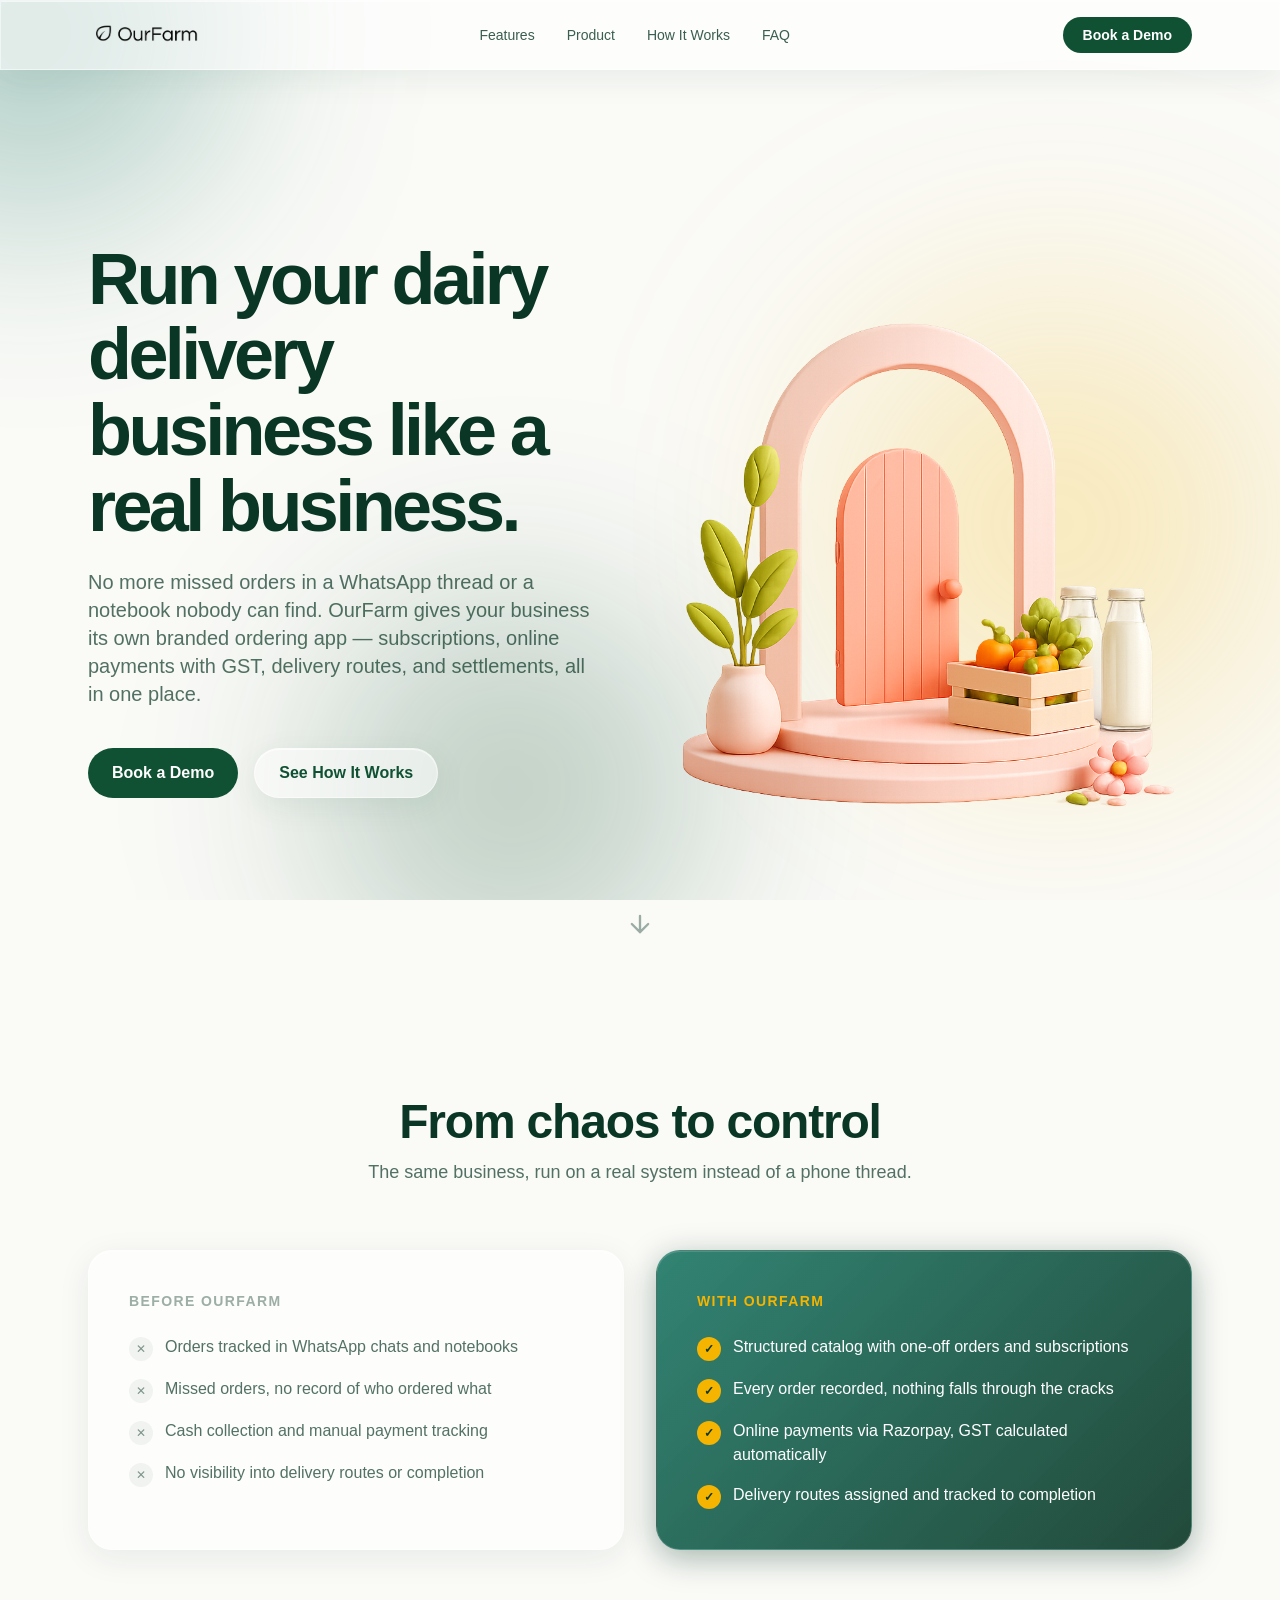
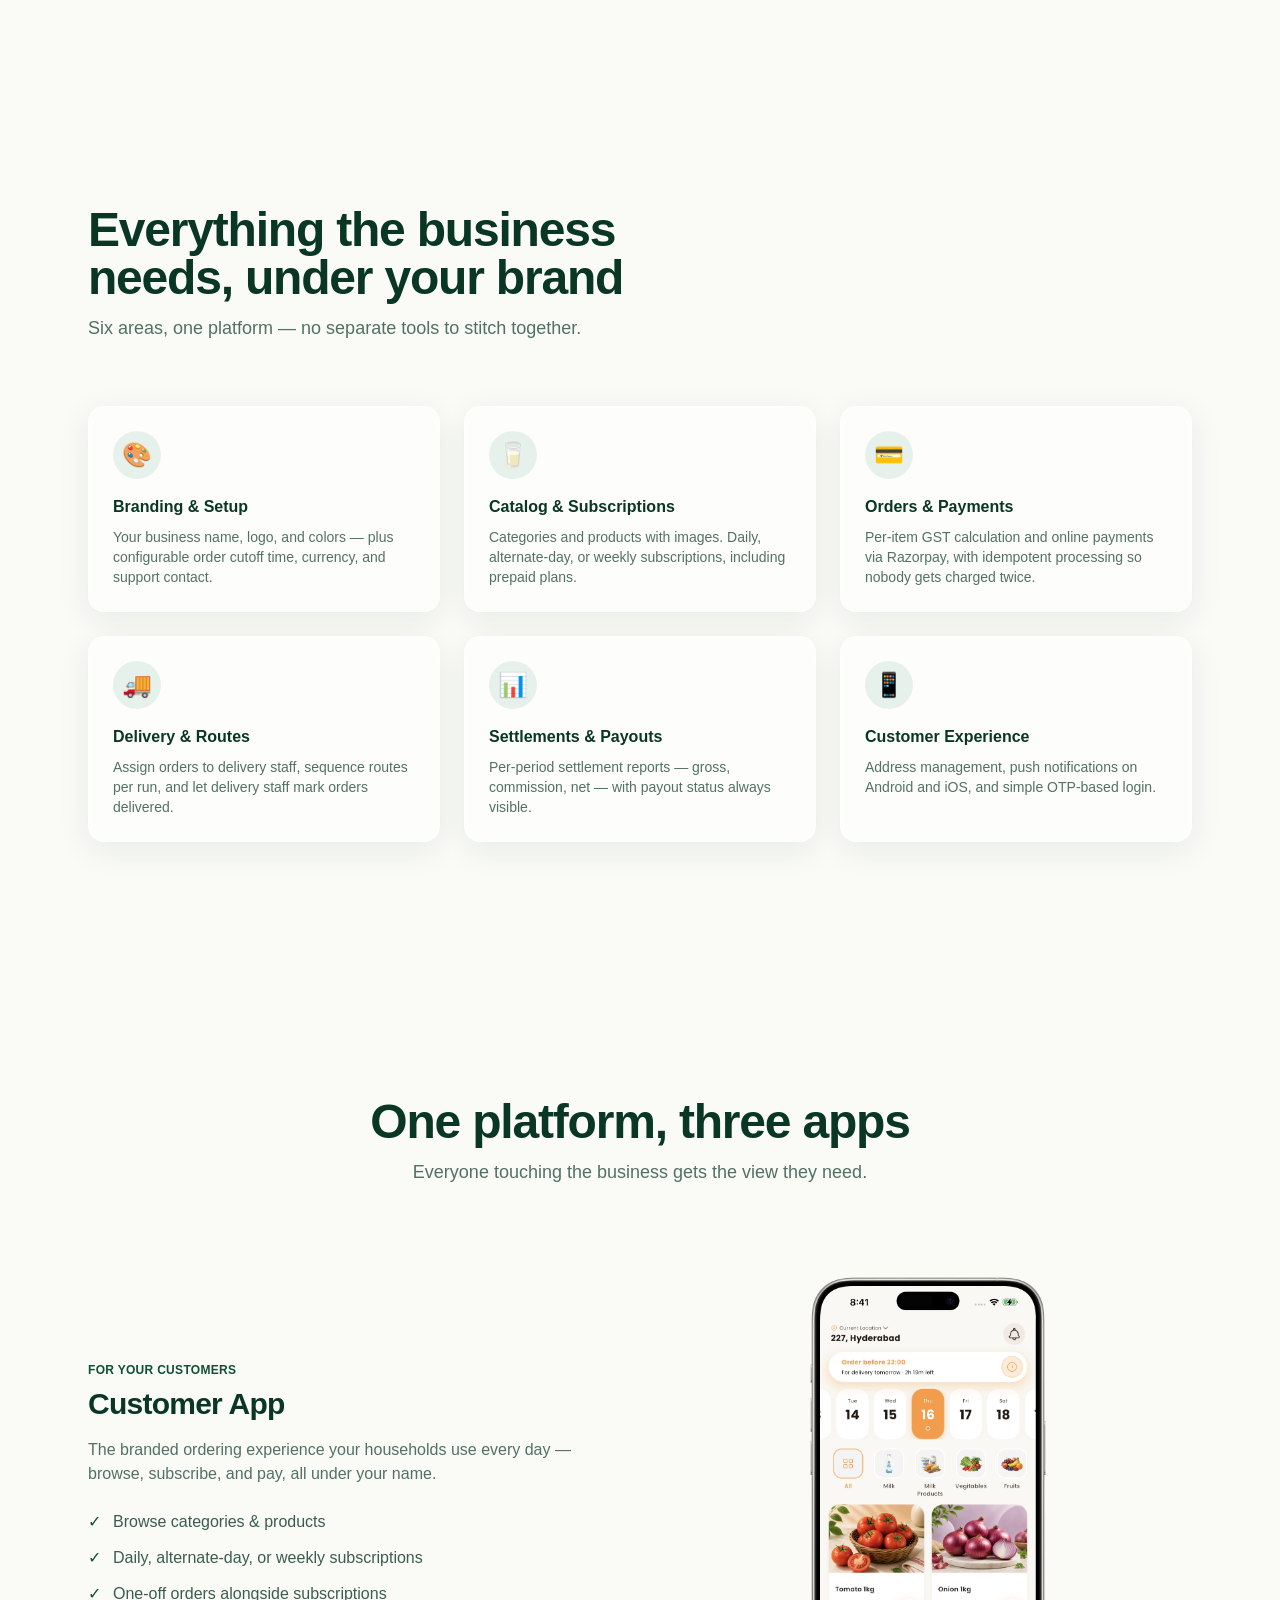
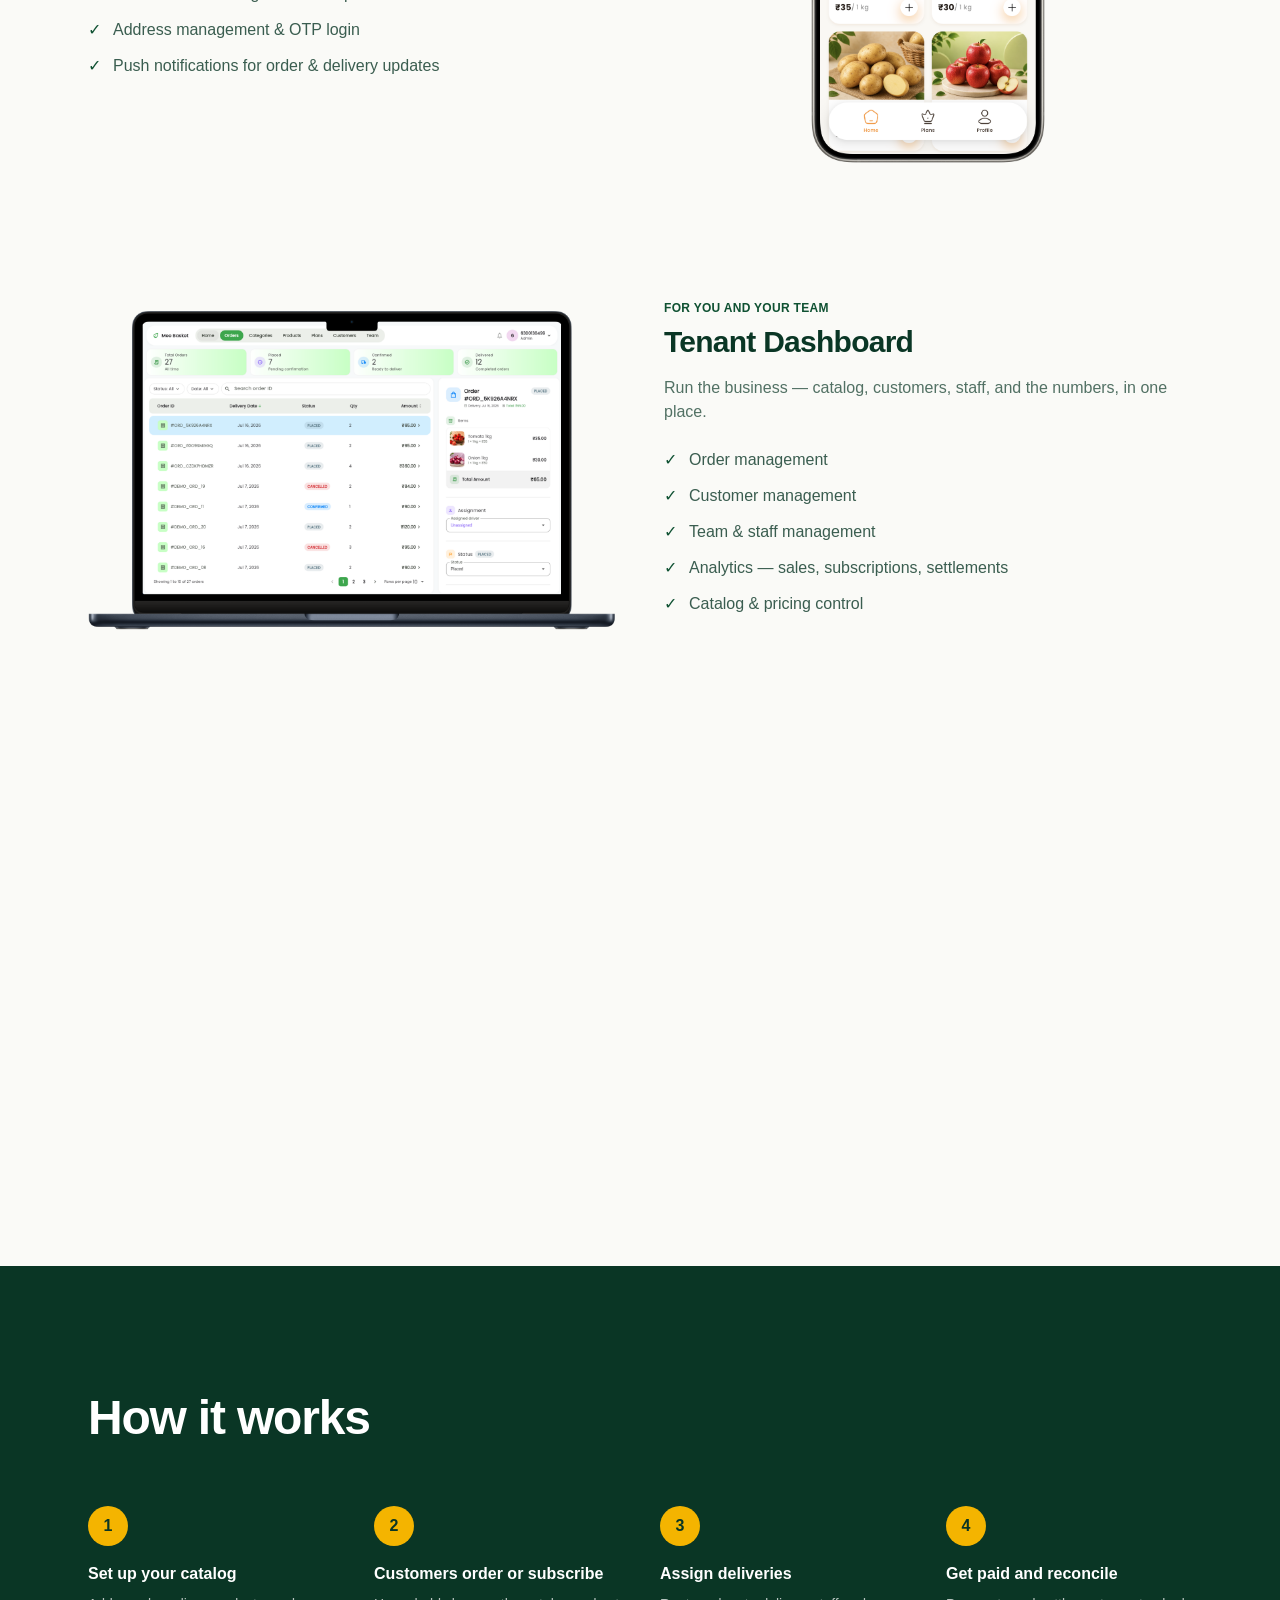
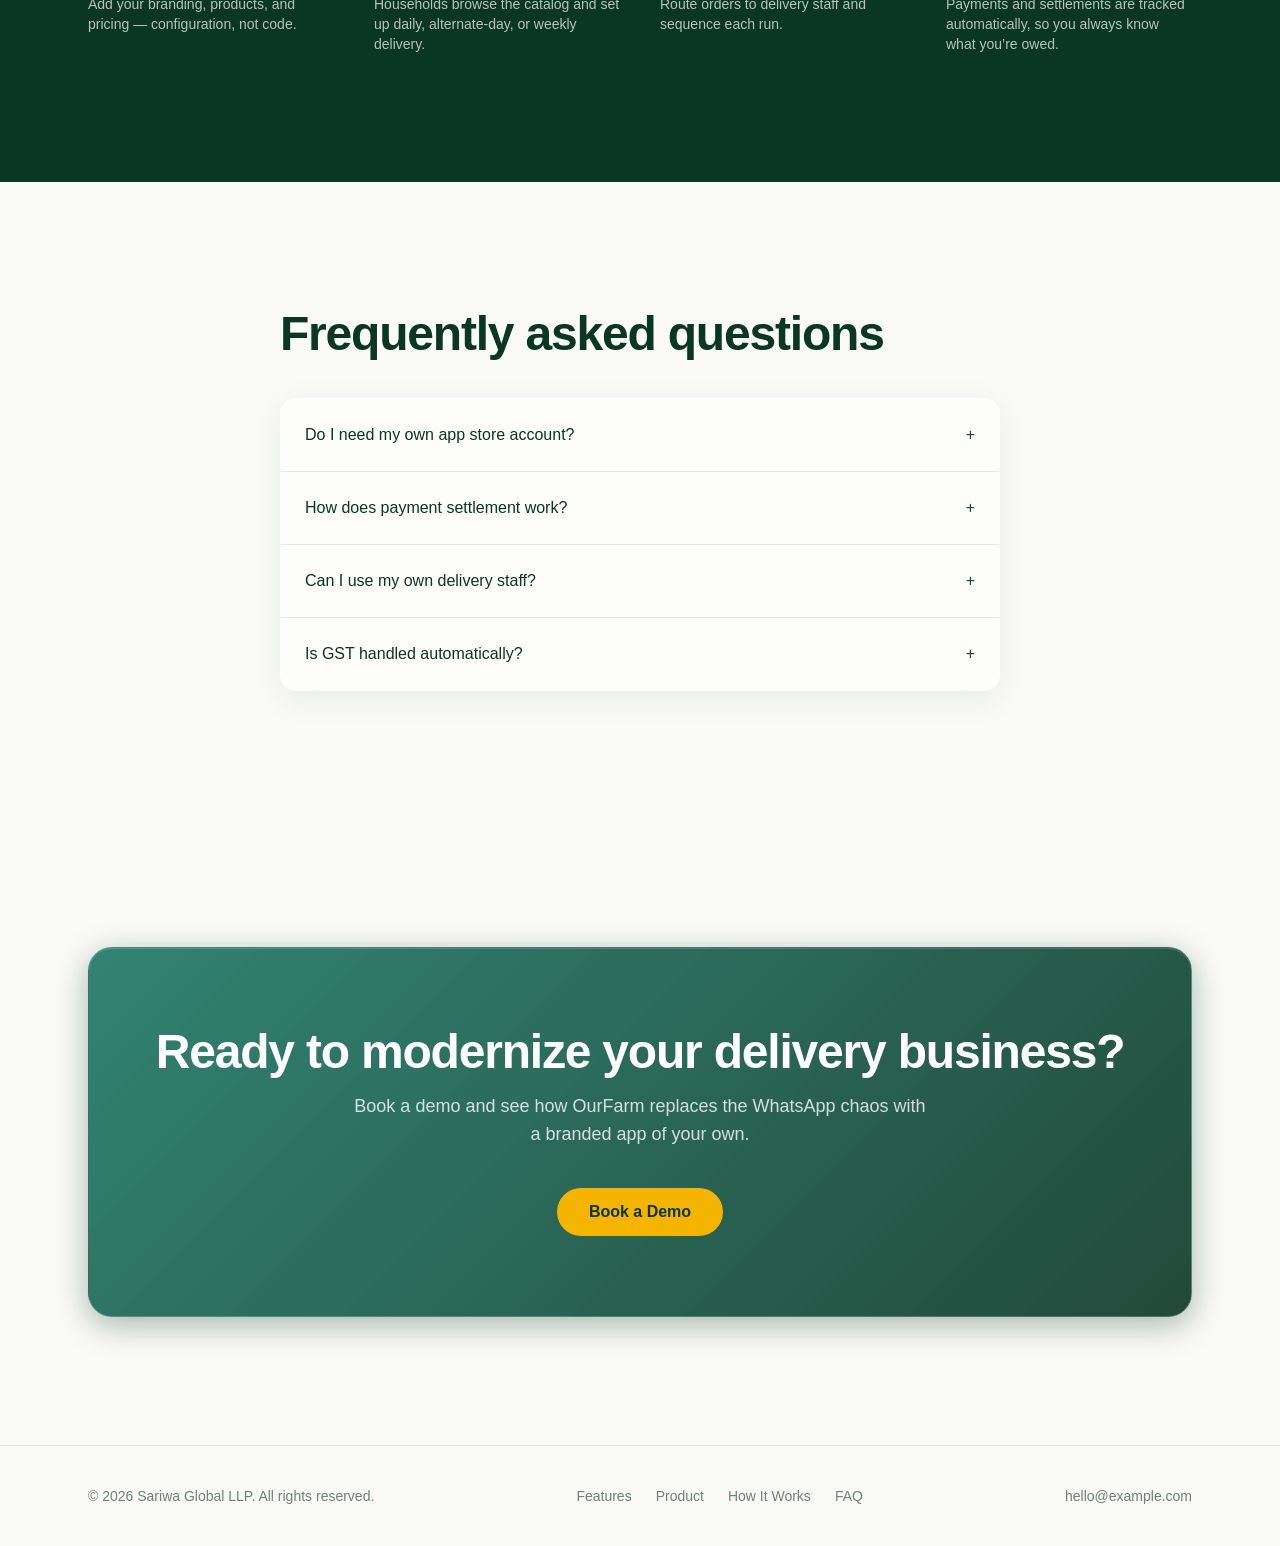
==== index.html @ 80f031d4 "fresh app" ====
<!DOCTYPE html><html lang="en"><head><meta charset="utf-8"><meta name="viewport" content="width=device-width, initial-scale=1"><link rel="icon" type="image/svg+xml" href="/favicon.svg"><meta name="description" content="OurFarm gives dairy and farm-produce delivery businesses their own branded ordering app: catalog, subscriptions, online payments with GST, delivery routes, and settlements — all in one place."><title>OurFarm — The operating system for your dairy delivery business</title><link rel="stylesheet" href="/_astro/index.Dgq-PkAC.css"></head><body class="relative text-brand-900 antialiased"><div aria-hidden="true" class="pointer-events-none fixed inset-0 -z-10 overflow-hidden"><div class="absolute -left-40 -top-40 h-96 w-96 rounded-full bg-brand-600/30 blur-[100px]"></div><div class="absolute right-0 top-1/3 h-[28rem] w-[28rem] rounded-full bg-accent-400/25 blur-[120px]"></div><div class="absolute -bottom-20 left-1/4 h-96 w-96 rounded-full bg-brand-700/25 blur-[100px]"></div></div><header class="glass sticky top-0 z-50"><nav class="mx-auto flex max-w-6xl items-center justify-between px-6 py-4"><a href="#top" class="shrink-0"><img src="/web_logo.png" alt="OurFarm" class="h-8 w-auto"></a><ul class="hidden items-center gap-8 text-sm font-medium text-brand-900/80 md:flex"><li><a href="#features" class="transition-colors hover:text-brand-700">Features</a></li><li><a href="#product-suite" class="transition-colors hover:text-brand-700">Product</a></li><li><a href="#how-it-works" class="transition-colors hover:text-brand-700">How It Works</a></li><li><a href="#faq" class="transition-colors hover:text-brand-700">FAQ</a></li></ul><button type="button" data-open-demo class="rounded-full bg-brand-700 px-5 py-2 text-sm font-semibold text-white transition-all duration-300 hover:scale-105 hover:bg-brand-600 active:scale-95">Book a Demo</button></nav></header><main><section id="top" class="relative mx-auto flex min-h-screen max-w-6xl items-center px-6 py-16"><div class="grid w-full items-center gap-12 md:grid-cols-2"><div><h1 data-reveal class="text-5xl font-extrabold leading-[1.05] tracking-tighter text-brand-900 md:text-7xl">Run your dairy delivery business like a real business.</h1><p data-reveal style="transition-delay: 120ms" class="mt-6 max-w-lg text-lg text-brand-900/70 md:text-xl">No more missed orders in a WhatsApp thread or a notebook nobody can find. OurFarm gives your business its own branded ordering app — subscriptions, online payments with GST, delivery routes, and settlements, all in one place.</p><div data-reveal style="transition-delay: 220ms" class="mt-10 flex flex-wrap gap-4"><button type="button" data-open-demo class="rounded-full bg-brand-700 px-6 py-3 font-semibold text-white transition-all duration-300 hover:scale-105 hover:bg-brand-600 active:scale-95">Book a Demo</button><a href="#how-it-works" class="glass rounded-full px-6 py-3 font-semibold text-brand-700 transition-all duration-300 hover:scale-105 active:scale-95">See How It Works</a></div></div><div data-reveal style="transition-delay: 160ms" class="flex justify-center"><img src="/hero.png" class="w-full max-w-[150rem] transition-transform duration-500 hover:-translate-y-2"></div></div><a href="#problem-solution" aria-label="Scroll down" class="absolute bottom-8 left-1/2 -translate-x-1/2 animate-bounce text-brand-900/40 transition-colors hover:text-brand-700"><svg xmlns="http://www.w3.org/2000/svg" width="28" height="28" viewBox="0 0 24 24" fill="none" stroke="currentColor" stroke-width="2" stroke-linecap="round" stroke-linejoin="round"><path d="M12 5v14M5 12l7 7 7-7"></path></svg></a></section><section id="problem-solution" class="mx-auto max-w-6xl px-6 py-24 md:py-32"><div data-reveal class="mx-auto max-w-2xl text-center"><h2 class="text-4xl font-bold tracking-tight text-brand-900 md:text-5xl">From chaos to control</h2><p class="mt-3 text-lg text-brand-900/70">The same business, run on a real system instead of a phone thread.</p></div><div class="mt-16 grid gap-8 md:grid-cols-2"><div data-reveal class="glass rounded-3xl p-10 transition-all duration-300 hover:-translate-y-1"><h3 class="text-sm font-semibold uppercase tracking-widest text-brand-900/40">Before OurFarm</h3><ul class="mt-6 space-y-4"><li class="flex items-start gap-3 text-brand-900/70"><span aria-hidden="true" class="mt-0.5 flex h-6 w-6 shrink-0 items-center justify-center rounded-full bg-brand-900/5 text-xs text-brand-900/50">✕</span><span>Orders tracked in WhatsApp chats and notebooks</span></li><li class="flex items-start gap-3 text-brand-900/70"><span aria-hidden="true" class="mt-0.5 flex h-6 w-6 shrink-0 items-center justify-center rounded-full bg-brand-900/5 text-xs text-brand-900/50">✕</span><span>Missed orders, no record of who ordered what</span></li><li class="flex items-start gap-3 text-brand-900/70"><span aria-hidden="true" class="mt-0.5 flex h-6 w-6 shrink-0 items-center justify-center rounded-full bg-brand-900/5 text-xs text-brand-900/50">✕</span><span>Cash collection and manual payment tracking</span></li><li class="flex items-start gap-3 text-brand-900/70"><span aria-hidden="true" class="mt-0.5 flex h-6 w-6 shrink-0 items-center justify-center rounded-full bg-brand-900/5 text-xs text-brand-900/50">✕</span><span>No visibility into delivery routes or completion</span></li></ul></div><div data-reveal style="transition-delay: 120ms" class="glass-brand rounded-3xl p-10 text-white transition-all duration-300 hover:-translate-y-1"><h3 class="text-sm font-semibold uppercase tracking-widest text-accent-400">With OurFarm</h3><ul class="mt-6 space-y-4"><li class="flex items-start gap-3"><span aria-hidden="true" class="mt-0.5 flex h-6 w-6 shrink-0 items-center justify-center rounded-full bg-accent-400 text-xs font-bold text-brand-900">✓</span><span>Structured catalog with one-off orders and subscriptions</span></li><li class="flex items-start gap-3"><span aria-hidden="true" class="mt-0.5 flex h-6 w-6 shrink-0 items-center justify-center rounded-full bg-accent-400 text-xs font-bold text-brand-900">✓</span><span>Every order recorded, nothing falls through the cracks</span></li><li class="flex items-start gap-3"><span aria-hidden="true" class="mt-0.5 flex h-6 w-6 shrink-0 items-center justify-center rounded-full bg-accent-400 text-xs font-bold text-brand-900">✓</span><span>Online payments via Razorpay, GST calculated automatically</span></li><li class="flex items-start gap-3"><span aria-hidden="true" class="mt-0.5 flex h-6 w-6 shrink-0 items-center justify-center rounded-full bg-accent-400 text-xs font-bold text-brand-900">✓</span><span>Delivery routes assigned and tracked to completion</span></li></ul></div></div></section><section id="features" class="mx-auto max-w-6xl px-6 py-24 md:py-32"><div data-reveal class="max-w-2xl"><h2 class="text-4xl font-bold tracking-tight text-brand-900 md:text-5xl">Everything the business needs, under your brand</h2><p class="mt-3 text-lg text-brand-900/70">Six areas, one platform — no separate tools to stitch together.</p></div><div class="mt-16 grid gap-6 sm:grid-cols-2 lg:grid-cols-3"><div data-reveal style="transition-delay: 0ms" class="glass rounded-2xl p-6 transition-all duration-300 hover:-translate-y-1"><div class="flex h-12 w-12 items-center justify-center rounded-full bg-brand-50 text-2xl">🎨</div><h3 class="mt-4 font-semibold text-brand-900">Branding &amp; Setup</h3><p class="mt-2 text-sm text-brand-900/70">Your business name, logo, and colors — plus configurable order cutoff time, currency, and support contact.</p></div><div data-reveal style="transition-delay: 80ms" class="glass rounded-2xl p-6 transition-all duration-300 hover:-translate-y-1"><div class="flex h-12 w-12 items-center justify-center rounded-full bg-brand-50 text-2xl">🥛</div><h3 class="mt-4 font-semibold text-brand-900">Catalog &amp; Subscriptions</h3><p class="mt-2 text-sm text-brand-900/70">Categories and products with images. Daily, alternate-day, or weekly subscriptions, including prepaid plans.</p></div><div data-reveal style="transition-delay: 160ms" class="glass rounded-2xl p-6 transition-all duration-300 hover:-translate-y-1"><div class="flex h-12 w-12 items-center justify-center rounded-full bg-brand-50 text-2xl">💳</div><h3 class="mt-4 font-semibold text-brand-900">Orders &amp; Payments</h3><p class="mt-2 text-sm text-brand-900/70">Per-item GST calculation and online payments via Razorpay, with idempotent processing so nobody gets charged twice.</p></div><div data-reveal style="transition-delay: 240ms" class="glass rounded-2xl p-6 transition-all duration-300 hover:-translate-y-1"><div class="flex h-12 w-12 items-center justify-center rounded-full bg-brand-50 text-2xl">🚚</div><h3 class="mt-4 font-semibold text-brand-900">Delivery &amp; Routes</h3><p class="mt-2 text-sm text-brand-900/70">Assign orders to delivery staff, sequence routes per run, and let delivery staff mark orders delivered.</p></div><div data-reveal style="transition-delay: 320ms" class="glass rounded-2xl p-6 transition-all duration-300 hover:-translate-y-1"><div class="flex h-12 w-12 items-center justify-center rounded-full bg-brand-50 text-2xl">📊</div><h3 class="mt-4 font-semibold text-brand-900">Settlements &amp; Payouts</h3><p class="mt-2 text-sm text-brand-900/70">Per-period settlement reports — gross, commission, net — with payout status always visible.</p></div><div data-reveal style="transition-delay: 400ms" class="glass rounded-2xl p-6 transition-all duration-300 hover:-translate-y-1"><div class="flex h-12 w-12 items-center justify-center rounded-full bg-brand-50 text-2xl">📱</div><h3 class="mt-4 font-semibold text-brand-900">Customer Experience</h3><p class="mt-2 text-sm text-brand-900/70">Address management, push notifications on Android and iOS, and simple OTP-based login.</p></div></div></section><section id="product-suite" class="mx-auto max-w-6xl px-6 py-24 md:py-32"><div data-reveal class="mx-auto max-w-2xl text-center"><h2 class="text-4xl font-bold tracking-tight text-brand-900 md:text-5xl">One platform, three apps</h2><p class="mt-3 text-lg text-brand-900/70">Everyone touching the business gets the view they need.</p></div><div class="mt-20 flex flex-col gap-28"><div id="customer-app" data-reveal class="grid items-center gap-12 scroll-mt-24 md:grid-cols-2 "><div><p class="text-xs font-semibold uppercase tracking-wide text-brand-700">For your customers</p><h3 class="mt-2 text-3xl font-bold tracking-tight text-brand-900">Customer App</h3><p class="mt-4 text-brand-900/70">The branded ordering experience your households use every day — browse, subscribe, and pay, all under your name.</p><ul class="mt-6 space-y-3"><li class="flex gap-3 text-brand-900/80"><span class="text-brand-700">✓</span><span>Browse categories &amp; products</span></li><li class="flex gap-3 text-brand-900/80"><span class="text-brand-700">✓</span><span>Daily, alternate-day, or weekly subscriptions</span></li><li class="flex gap-3 text-brand-900/80"><span class="text-brand-700">✓</span><span>One-off orders alongside subscriptions</span></li><li class="flex gap-3 text-brand-900/80"><span class="text-brand-700">✓</span><span>Address management &amp; OTP login</span></li><li class="flex gap-3 text-brand-900/80"><span class="text-brand-700">✓</span><span>Push notifications for order &amp; delivery updates</span></li></ul></div><div class="flex justify-center"><img src="/customer_app.png" alt="Customer App screenshot" class="w-full max-w-[16rem] transition-transform duration-500 hover:-translate-y-2"></div></div><div id="tenant-dashboard" data-reveal class="grid items-center gap-12 scroll-mt-24 md:grid-cols-2 md:[&amp;>*:first-child]:order-2"><div><p class="text-xs font-semibold uppercase tracking-wide text-brand-700">For you and your team</p><h3 class="mt-2 text-3xl font-bold tracking-tight text-brand-900">Tenant Dashboard</h3><p class="mt-4 text-brand-900/70">Run the business — catalog, customers, staff, and the numbers, in one place.</p><ul class="mt-6 space-y-3"><li class="flex gap-3 text-brand-900/80"><span class="text-brand-700">✓</span><span>Order management</span></li><li class="flex gap-3 text-brand-900/80"><span class="text-brand-700">✓</span><span>Customer management</span></li><li class="flex gap-3 text-brand-900/80"><span class="text-brand-700">✓</span><span>Team &amp; staff management</span></li><li class="flex gap-3 text-brand-900/80"><span class="text-brand-700">✓</span><span>Analytics — sales, subscriptions, settlements</span></li><li class="flex gap-3 text-brand-900/80"><span class="text-brand-700">✓</span><span>Catalog &amp; pricing control</span></li></ul></div><div class="flex justify-center"><img src="/dashboard.png" alt="Tenant Dashboard screenshot" class="w-full max-w-xl transition-transform duration-500 hover:-translate-y-2"></div></div><div id="delivery-app" data-reveal class="grid items-center gap-12 scroll-mt-24 md:grid-cols-2 "><div><p class="text-xs font-semibold uppercase tracking-wide text-brand-700">For delivery staff</p><h3 class="mt-2 text-3xl font-bold tracking-tight text-brand-900">Delivery App</h3><p class="mt-4 text-brand-900/70">A simple view for the people doing the delivering — no confusion about today&#39;s route.</p><ul class="mt-6 space-y-3"><li class="flex gap-3 text-brand-900/80"><span class="text-brand-700">✓</span><span>Today&#39;s assigned orders</span></li><li class="flex gap-3 text-brand-900/80"><span class="text-brand-700">✓</span><span>Sequenced delivery routes</span></li><li class="flex gap-3 text-brand-900/80"><span class="text-brand-700">✓</span><span>Mark orders delivered</span></li><li class="flex gap-3 text-brand-900/80"><span class="text-brand-700">✓</span><span>Delivery history</span></li></ul></div><div class="flex justify-center"><div class="flex aspect-4/3 w-full items-center justify-center rounded-xl border-8 border-brand-900 bg-white p-4 text-center text-sm text-brand-900/40 shadow-xl">Screenshot placeholder — Delivery App</div></div></div></div></section><section id="how-it-works" class="bg-brand-900 py-24 text-white md:py-32"><div class="mx-auto max-w-6xl px-6"><h2 data-reveal class="text-4xl font-bold tracking-tight md:text-5xl">How it works</h2><div class="mt-16 grid gap-10 md:grid-cols-4"><div data-reveal style="transition-delay: 0ms"><div class="flex h-10 w-10 items-center justify-center rounded-full bg-accent-400 font-bold text-brand-900 transition-transform duration-300 hover:scale-110">1</div><h3 class="mt-4 font-semibold">Set up your catalog</h3><p class="mt-2 text-sm text-white/70">Add your branding, products, and pricing — configuration, not code.</p></div><div data-reveal style="transition-delay: 100ms"><div class="flex h-10 w-10 items-center justify-center rounded-full bg-accent-400 font-bold text-brand-900 transition-transform duration-300 hover:scale-110">2</div><h3 class="mt-4 font-semibold">Customers order or subscribe</h3><p class="mt-2 text-sm text-white/70">Households browse the catalog and set up daily, alternate-day, or weekly delivery.</p></div><div data-reveal style="transition-delay: 200ms"><div class="flex h-10 w-10 items-center justify-center rounded-full bg-accent-400 font-bold text-brand-900 transition-transform duration-300 hover:scale-110">3</div><h3 class="mt-4 font-semibold">Assign deliveries</h3><p class="mt-2 text-sm text-white/70">Route orders to delivery staff and sequence each run.</p></div><div data-reveal style="transition-delay: 300ms"><div class="flex h-10 w-10 items-center justify-center rounded-full bg-accent-400 font-bold text-brand-900 transition-transform duration-300 hover:scale-110">4</div><h3 class="mt-4 font-semibold">Get paid and reconcile</h3><p class="mt-2 text-sm text-white/70">Payments and settlements are tracked automatically, so you always know what you’re owed.</p></div></div></div></section><section id="faq" class="mx-auto max-w-3xl px-6 py-24 md:py-32"><h2 data-reveal class="text-4xl font-bold tracking-tight text-brand-900 md:text-5xl">Frequently asked questions</h2><div data-reveal style="transition-delay: 100ms" class="glass mt-10 divide-y divide-brand-900/10 overflow-hidden rounded-2xl"><details class="group p-6 transition-colors hover:bg-white/40"><summary class="cursor-pointer list-none font-medium text-brand-900 marker:content-none"><span class="flex items-center justify-between">Do I need my own app store account?<span class="text-brand-700 transition-transform duration-300 group-open:rotate-45">+</span></span></summary><p class="mt-3 text-sm text-brand-900/70">No — your branded app runs under the OurFarm platform, so you don’t need to manage your own Apple or Google developer account.</p></details><details class="group p-6 transition-colors hover:bg-white/40"><summary class="cursor-pointer list-none font-medium text-brand-900 marker:content-none"><span class="flex items-center justify-between">How does payment settlement work?<span class="text-brand-700 transition-transform duration-300 group-open:rotate-45">+</span></span></summary><p class="mt-3 text-sm text-brand-900/70">Payments collected online are reconciled per period into a settlement report showing gross, commission, and net, with payout status tracked until you’re paid.</p></details><details class="group p-6 transition-colors hover:bg-white/40"><summary class="cursor-pointer list-none font-medium text-brand-900 marker:content-none"><span class="flex items-center justify-between">Can I use my own delivery staff?<span class="text-brand-700 transition-transform duration-300 group-open:rotate-45">+</span></span></summary><p class="mt-3 text-sm text-brand-900/70">Yes — assign orders to your existing delivery staff and sequence their routes for each run.</p></details><details class="group p-6 transition-colors hover:bg-white/40"><summary class="cursor-pointer list-none font-medium text-brand-900 marker:content-none"><span class="flex items-center justify-between">Is GST handled automatically?<span class="text-brand-700 transition-transform duration-300 group-open:rotate-45">+</span></span></summary><p class="mt-3 text-sm text-brand-900/70">Yes — GST is calculated per item automatically as part of the order flow.</p></details></div></section><section id="contact" class="mx-auto max-w-6xl px-6 py-24 md:py-32"><div data-reveal class="glass-brand rounded-3xl px-8 py-20 text-center text-white"><h2 class="text-4xl font-bold tracking-tight md:text-5xl">Ready to modernize your delivery business?</h2><p class="mx-auto mt-4 max-w-xl text-lg text-white/80">Book a demo and see how OurFarm replaces the WhatsApp chaos with a branded app of your own.</p><button type="button" data-open-demo class="mt-10 rounded-full bg-accent-400 px-8 py-3 font-semibold text-brand-900 transition-all duration-300 hover:scale-105 hover:bg-accent-500 active:scale-95">Book a Demo</button></div></section></main><footer class="border-t border-brand-900/10"><div class="mx-auto flex max-w-6xl flex-col items-center gap-4 px-6 py-10 text-sm text-brand-900/60 md:flex-row md:justify-between"><p>&copy; 2026 Sariwa Global LLP. All rights reserved.</p><ul class="flex gap-6"><li><a href="#features" class="hover:text-brand-700">Features</a></li><li><a href="#product-suite" class="hover:text-brand-700">Product</a></li><li><a href="#how-it-works" class="hover:text-brand-700">How It Works</a></li><li><a href="#faq" class="hover:text-brand-700">FAQ</a></li></ul><a href="mailto:hello@example.com" class="hover:text-brand-700">hello@example.com</a></div></footer><dialog id="book-demo-modal" class="glass fixed inset-0 m-auto h-fit w-[calc(100%-2rem)] max-w-md rounded-3xl p-0 backdrop:bg-brand-900/40 backdrop:backdrop-blur-sm"><div class="p-8"><div class="flex items-start justify-between"><h3 class="text-2xl font-bold tracking-tight text-brand-900">Book a Demo</h3><button type="button" data-close-demo aria-label="Close" class="text-xl leading-none text-brand-900/40 transition-colors hover:text-brand-700">✕</button></div><p class="mt-2 text-sm text-brand-900/60">Tell us about your business and we'll get in touch.</p><form id="demo-form" class="mt-6 space-y-4"><div><label for="demo-name" class="block text-sm font-medium text-brand-900">Name</label><input id="demo-name" name="name" type="text" required class="mt-1 w-full rounded-lg border border-brand-900/15 bg-white/80 px-4 py-2.5 text-brand-900 outline-none focus:border-brand-700 focus:ring-2 focus:ring-brand-700/20"></div><div><label for="demo-email" class="block text-sm font-medium text-brand-900">Email</label><input id="demo-email" name="email" type="email" required class="mt-1 w-full rounded-lg border border-brand-900/15 bg-white/80 px-4 py-2.5 text-brand-900 outline-none focus:border-brand-700 focus:ring-2 focus:ring-brand-700/20"></div><div><label for="demo-phone" class="block text-sm font-medium text-brand-900">Phone number</label><input id="demo-phone" name="phone" type="tel" required class="mt-1 w-full rounded-lg border border-brand-900/15 bg-white/80 px-4 py-2.5 text-brand-900 outline-none focus:border-brand-700 focus:ring-2 focus:ring-brand-700/20"></div><div><label for="demo-business-type" class="block text-sm font-medium text-brand-900">Business type</label><select id="demo-business-type" name="businessType" required class="mt-1 w-full rounded-lg border border-brand-900/15 bg-white/80 px-4 py-2.5 text-brand-900 outline-none focus:border-brand-700 focus:ring-2 focus:ring-brand-700/20"><option value="" disabled selected>Select business type</option><option value="Milk">Milk Delivery</option><option value="Vegetable">Vegetables</option><option value="Fruits">Fruits</option></select></div><p id="demo-form-status" class="hidden text-sm" role="status"></p><button id="demo-form-submit" type="submit" class="mt-2 w-full rounded-full bg-brand-700 px-6 py-3 font-semibold text-white transition-all duration-300 hover:scale-105 hover:bg-brand-600 active:scale-95 disabled:opacity-60 disabled:hover:scale-100">Submit</button></form></div></dialog><script type="module">var e=document.getElementById(`book-demo-modal`),t=document.getElementById(`demo-form`),n=document.getElementById(`demo-form-submit`),r=document.getElementById(`demo-form-status`);if(e instanceof HTMLDialogElement&&t instanceof HTMLFormElement&&n instanceof HTMLButtonElement&&r instanceof HTMLElement){document.querySelectorAll(`[data-open-demo]`).forEach(t=>{t.addEventListener(`click`,()=>e.showModal())}),e.querySelector(`[data-close-demo]`)?.addEventListener(`click`,()=>e.close()),e.addEventListener(`click`,t=>{t.target===e&&e.close()});let i=(e,t)=>{r.textContent=e,r.classList.remove(`hidden`,`text-red-600`,`text-brand-700`),r.classList.add(t===`error`?`text-red-600`:`text-brand-700`)};t.addEventListener(`submit`,async r=>{r.preventDefault();let a=new FormData(t),o={name:a.get(`name`),email:a.get(`email`),phone:a.get(`phone`),businessType:a.get(`businessType`)};n.disabled=!0,n.textContent=`Submitting…`;try{let n=await fetch(`https://domain.com/api/enquiry`,{method:`POST`,headers:{"Content-Type":`application/json`},body:JSON.stringify(o)});if(!n.ok)throw Error(`Request failed: ${n.status}`);i(`Thanks! We’ll be in touch shortly.`,`success`),t.reset(),setTimeout(()=>e.close(),1200)}catch{i(`Something went wrong. Please try again.`,`error`)}finally{n.disabled=!1,n.textContent=`Submit`}})}</script><script type="module">var e=new IntersectionObserver(t=>{for(let n of t)n.isIntersecting&&(n.target.classList.add(`is-visible`),e.unobserve(n.target))},{threshold:.15});document.querySelectorAll(`[data-reveal]`).forEach(t=>e.observe(t));</script></body></html>
---- _astro/index.Dgq-PkAC.css ----
/*! tailwindcss v4.3.3 | MIT License | https://tailwindcss.com */
@layer properties{@supports (((-webkit-hyphens:none)) and (not (margin-trim:inline))) or ((-moz-orient:inline) and (not (color:rgb(from red r g b)))){*,:before,:after,::backdrop{--tw-translate-x:0;--tw-translate-y:0;--tw-translate-z:0;--tw-space-y-reverse:0;--tw-divide-y-reverse:0;--tw-border-style:solid;--tw-leading:initial;--tw-font-weight:initial;--tw-tracking:initial;--tw-shadow:0 0 #0000;--tw-shadow-color:initial;--tw-shadow-alpha:100%;--tw-inset-shadow:0 0 #0000;--tw-inset-shadow-color:initial;--tw-inset-shadow-alpha:100%;--tw-ring-color:initial;--tw-ring-shadow:0 0 #0000;--tw-inset-ring-color:initial;--tw-inset-ring-shadow:0 0 #0000;--tw-ring-inset:initial;--tw-ring-offset-width:0px;--tw-ring-offset-color:#fff;--tw-ring-offset-shadow:0 0 #0000;--tw-blur:initial;--tw-brightness:initial;--tw-contrast:initial;--tw-grayscale:initial;--tw-hue-rotate:initial;--tw-invert:initial;--tw-opacity:initial;--tw-saturate:initial;--tw-sepia:initial;--tw-drop-shadow:initial;--tw-drop-shadow-color:initial;--tw-drop-shadow-alpha:100%;--tw-drop-shadow-size:initial;--tw-duration:initial;--tw-backdrop-blur:initial;--tw-backdrop-brightness:initial;--tw-backdrop-contrast:initial;--tw-backdrop-grayscale:initial;--tw-backdrop-hue-rotate:initial;--tw-backdrop-invert:initial;--tw-backdrop-opacity:initial;--tw-backdrop-saturate:initial;--tw-backdrop-sepia:initial;--tw-scale-x:1;--tw-scale-y:1;--tw-scale-z:1}}}@layer theme{:root,:host{--font-sans:-apple-system, BlinkMacSystemFont, "Segoe UI", Roboto, Helvetica, Arial, sans-serif;--font-mono:ui-monospace, SFMono-Regular, Menlo, Monaco, Consolas, "Liberation Mono", "Courier New", monospace;--color-red-600:oklch(57.7% .245 27.325);--color-white:#fff;--spacing:.25rem;--container-md:28rem;--container-lg:32rem;--container-xl:36rem;--container-2xl:42rem;--container-3xl:48rem;--container-6xl:72rem;--text-xs:.75rem;--text-xs--line-height:calc(1 / .75);--text-sm:.875rem;--text-sm--line-height:calc(1.25 / .875);--text-lg:1.125rem;--text-lg--line-height:calc(1.75 / 1.125);--text-xl:1.25rem;--text-xl--line-height:calc(1.75 / 1.25);--text-2xl:1.5rem;--text-2xl--line-height:calc(2 / 1.5);--text-3xl:1.875rem;--text-3xl--line-height:calc(2.25 / 1.875);--text-4xl:2.25rem;--text-4xl--line-height:calc(2.5 / 2.25);--text-5xl:3rem;--text-5xl--line-height:1;--text-7xl:4.5rem;--text-7xl--line-height:1;--font-weight-medium:500;--font-weight-semibold:600;--font-weight-bold:700;--font-weight-extrabold:800;--tracking-tighter:-.05em;--tracking-tight:-.025em;--tracking-wide:.025em;--tracking-widest:.1em;--radius-lg:.5rem;--radius-xl:.75rem;--radius-2xl:1rem;--radius-3xl:1.5rem;--animate-bounce:bounce 1s infinite;--blur-sm:8px;--default-transition-duration:.15s;--default-transition-timing-function:cubic-bezier(.4, 0, .2, 1);--default-font-family:var(--font-sans);--default-mono-font-family:var(--font-mono);--color-cream:#fafaf7;--color-brand-50:#e7f1ec;--color-brand-600:#0e6e5c;--color-brand-700:#0f5132;--color-brand-900:#0a3625;--color-accent-400:#f4b400;--color-accent-500:#d99e00}}@layer base{*,:after,:before,::backdrop{box-sizing:border-box;border:0 solid;margin:0;padding:0}::file-selector-button{box-sizing:border-box;border:0 solid;margin:0;padding:0}html,:host{-webkit-text-size-adjust:100%;tab-size:4;line-height:1.5;font-family:var(--default-font-family,-apple-system, BlinkMacSystemFont, "Segoe UI", Roboto, "Helvetica Neue", "Noto Sans", Arial, sans-serif, "Apple Color Emoji", "Segoe UI Emoji", "Segoe UI Symbol", "Noto Color Emoji");font-feature-settings:var(--default-font-feature-settings,normal);font-variation-settings:var(--default-font-variation-settings,normal);-webkit-tap-highlight-color:transparent}hr{height:0;color:inherit;border-top-width:1px}abbr:where([title]){text-decoration:underline dotted}h1,h2,h3,h4,h5,h6{font-size:inherit;font-weight:inherit}a{color:inherit;-webkit-text-decoration:inherit;-webkit-text-decoration:inherit;-webkit-text-decoration:inherit;text-decoration:inherit}b,strong{font-weight:bolder}code,kbd,samp,pre{font-family:var(--default-mono-font-family,ui-monospace, SFMono-Regular, Menlo, Monaco, Consolas, "Liberation Mono", "Courier New", monospace);font-feature-settings:var(--default-mono-font-feature-settings,normal);font-variation-settings:var(--default-mono-font-variation-settings,normal);font-size:1em}small{font-size:80%}sub,sup{vertical-align:baseline;font-size:75%;line-height:0;position:relative}sub{bottom:-.25em}sup{top:-.5em}table{text-indent:0;border-color:inherit;border-collapse:collapse}:-moz-focusring:where(:not(iframe)){outline:auto}progress{vertical-align:baseline}summary{display:list-item}ol,ul,menu{list-style:none}img,svg,video,canvas,audio,iframe,embed,object{vertical-align:middle;display:block}img,video{max-width:100%;height:auto}button,input,select,optgroup,textarea{font:inherit;font-feature-settings:inherit;font-variation-settings:inherit;letter-spacing:inherit;color:inherit;opacity:1;background-color:#0000;border-radius:0}::file-selector-button{font:inherit;font-feature-settings:inherit;font-variation-settings:inherit;letter-spacing:inherit;color:inherit;opacity:1;background-color:#0000;border-radius:0}:where(select:is([multiple],[size])) optgroup{font-weight:bolder}:where(select:is([multiple],[size])) optgroup option{padding-inline-start:20px}::file-selector-button{margin-inline-end:4px}::placeholder{opacity:1}@supports (not ((-webkit-appearance:-apple-pay-button))) or (contain-intrinsic-size:1px){::placeholder{color:currentColor}@supports (color:color-mix(in lab, red, red)){::placeholder{color:color-mix(in oklab, currentcolor 50%, transparent)}}}textarea{resize:vertical}::-webkit-search-decoration{-webkit-appearance:none}::-webkit-date-and-time-value{min-height:1lh;text-align:inherit}::-webkit-datetime-edit{display:inline-flex}::-webkit-datetime-edit-fields-wrapper{padding:0}::-webkit-datetime-edit{padding-block:0}::-webkit-datetime-edit-year-field{padding-block:0}::-webkit-datetime-edit-month-field{padding-block:0}::-webkit-datetime-edit-day-field{padding-block:0}::-webkit-datetime-edit-hour-field{padding-block:0}::-webkit-datetime-edit-minute-field{padding-block:0}::-webkit-datetime-edit-second-field{padding-block:0}::-webkit-datetime-edit-millisecond-field{padding-block:0}::-webkit-datetime-edit-meridiem-field{padding-block:0}::-webkit-calendar-picker-indicator{line-height:1}:-moz-ui-invalid{box-shadow:none}button,input:where([type=button],[type=reset],[type=submit]){appearance:button}::file-selector-button{appearance:button}::-webkit-inner-spin-button{height:auto}::-webkit-outer-spin-button{height:auto}[hidden]:where(:not([hidden=until-found])){display:none!important}}@layer components;@layer utilities{.pointer-events-none{pointer-events:none}.absolute{position:absolute}.fixed{position:fixed}.relative{position:relative}.sticky{position:sticky}.inset-0{inset:0}.-top-40{top:calc(var(--spacing) * -40)}.top-0{top:0}.top-1\/3{top:33.3333%}.right-0{right:0}.-bottom-20{bottom:calc(var(--spacing) * -20)}.bottom-8{bottom:calc(var(--spacing) * 8)}.-left-40{left:calc(var(--spacing) * -40)}.left-1\/2{left:50%}.left-1\/4{left:25%}.-z-10{z-index:calc(10 * -1)}.z-50{z-index:50}.m-auto{margin:auto}.mx-auto{margin-inline:auto}.mt-0\.5{margin-top:calc(var(--spacing) * .5)}.mt-1{margin-top:var(--spacing)}.mt-2{margin-top:calc(var(--spacing) * 2)}.mt-3{margin-top:calc(var(--spacing) * 3)}.mt-4{margin-top:calc(var(--spacing) * 4)}.mt-6{margin-top:calc(var(--spacing) * 6)}.mt-10{margin-top:calc(var(--spacing) * 10)}.mt-16{margin-top:calc(var(--spacing) * 16)}.mt-20{margin-top:calc(var(--spacing) * 20)}.block{display:block}.flex{display:flex}.grid{display:grid}.hidden{display:none}.aspect-4\/3{aspect-ratio:4/3}.h-6{height:calc(var(--spacing) * 6)}.h-8{height:calc(var(--spacing) * 8)}.h-10{height:calc(var(--spacing) * 10)}.h-12{height:calc(var(--spacing) * 12)}.h-96{height:calc(var(--spacing) * 96)}.h-\[28rem\]{height:28rem}.h-fit{height:fit-content}.min-h-screen{min-height:100vh}.w-6{width:calc(var(--spacing) * 6)}.w-10{width:calc(var(--spacing) * 10)}.w-12{width:calc(var(--spacing) * 12)}.w-96{width:calc(var(--spacing) * 96)}.w-\[28rem\]{width:28rem}.w-\[calc\(100\%-2rem\)\]{width:calc(100% - 2rem)}.w-auto{width:auto}.w-full{width:100%}.max-w-2xl{max-width:var(--container-2xl)}.max-w-3xl{max-width:var(--container-3xl)}.max-w-6xl{max-width:var(--container-6xl)}.max-w-\[16rem\]{max-width:16rem}.max-w-\[150rem\]{max-width:150rem}.max-w-lg{max-width:var(--container-lg)}.max-w-md{max-width:var(--container-md)}.max-w-xl{max-width:var(--container-xl)}.shrink-0{flex-shrink:0}.-translate-x-1\/2{--tw-translate-x:calc(calc(1 / 2 * 100%) * -1);translate:var(--tw-translate-x) var(--tw-translate-y)}.animate-bounce{animation:var(--animate-bounce)}.cursor-pointer{cursor:pointer}.scroll-mt-24{scroll-margin-top:calc(var(--spacing) * 24)}.list-none{list-style-type:none}.flex-col{flex-direction:column}.flex-wrap{flex-wrap:wrap}.items-center{align-items:center}.items-start{align-items:flex-start}.justify-between{justify-content:space-between}.justify-center{justify-content:center}.gap-3{gap:calc(var(--spacing) * 3)}.gap-4{gap:calc(var(--spacing) * 4)}.gap-6{gap:calc(var(--spacing) * 6)}.gap-8{gap:calc(var(--spacing) * 8)}.gap-10{gap:calc(var(--spacing) * 10)}.gap-12{gap:calc(var(--spacing) * 12)}.gap-28{gap:calc(var(--spacing) * 28)}:where(.space-y-3>:not(:last-child)){--tw-space-y-reverse:0;margin-block-start:calc(calc(var(--spacing) * 3) * var(--tw-space-y-reverse));margin-block-end:calc(calc(var(--spacing) * 3) * calc(1 - var(--tw-space-y-reverse)))}:where(.space-y-4>:not(:last-child)){--tw-space-y-reverse:0;margin-block-start:calc(calc(var(--spacing) * 4) * var(--tw-space-y-reverse));margin-block-end:calc(calc(var(--spacing) * 4) * calc(1 - var(--tw-space-y-reverse)))}:where(.divide-y>:not(:last-child)){--tw-divide-y-reverse:0;border-bottom-style:var(--tw-border-style);border-top-style:var(--tw-border-style);border-top-width:calc(1px * var(--tw-divide-y-reverse));border-bottom-width:calc(1px * calc(1 - var(--tw-divide-y-reverse)))}:where(.divide-brand-900\/10>:not(:last-child)){border-color:#0a36251a}@supports (color:color-mix(in lab, red, red)){:where(.divide-brand-900\/10>:not(:last-child)){border-color:color-mix(in oklab, var(--color-brand-900) 10%, transparent)}}.overflow-hidden{overflow:hidden}.rounded-2xl{border-radius:var(--radius-2xl)}.rounded-3xl{border-radius:var(--radius-3xl)}.rounded-full{border-radius:3.40282e38px}.rounded-lg{border-radius:var(--radius-lg)}.rounded-xl{border-radius:var(--radius-xl)}.border{border-style:var(--tw-border-style);border-width:1px}.border-8{border-style:var(--tw-border-style);border-width:8px}.border-t{border-top-style:var(--tw-border-style);border-top-width:1px}.border-brand-900{border-color:var(--color-brand-900)}.border-brand-900\/10{border-color:#0a36251a}@supports (color:color-mix(in lab, red, red)){.border-brand-900\/10{border-color:color-mix(in oklab, var(--color-brand-900) 10%, transparent)}}.border-brand-900\/15{border-color:#0a362526}@supports (color:color-mix(in lab, red, red)){.border-brand-900\/15{border-color:color-mix(in oklab, var(--color-brand-900) 15%, transparent)}}.bg-accent-400{background-color:var(--color-accent-400)}.bg-accent-400\/25{background-color:#f4b40040}@supports (color:color-mix(in lab, red, red)){.bg-accent-400\/25{background-color:color-mix(in oklab, var(--color-accent-400) 25%, transparent)}}.bg-brand-50{background-color:var(--color-brand-50)}.bg-brand-600\/30{background-color:#0e6e5c4d}@supports (color:color-mix(in lab, red, red)){.bg-brand-600\/30{background-color:color-mix(in oklab, var(--color-brand-600) 30%, transparent)}}.bg-brand-700{background-color:var(--color-brand-700)}.bg-brand-700\/25{background-color:#0f513240}@supports (color:color-mix(in lab, red, red)){.bg-brand-700\/25{background-color:color-mix(in oklab, var(--color-brand-700) 25%, transparent)}}.bg-brand-900{background-color:var(--color-brand-900)}.bg-brand-900\/5{background-color:#0a36250d}@supports (color:color-mix(in lab, red, red)){.bg-brand-900\/5{background-color:color-mix(in oklab, var(--color-brand-900) 5%, transparent)}}.bg-white{background-color:var(--color-white)}.bg-white\/80{background-color:#fffc}@supports (color:color-mix(in lab, red, red)){.bg-white\/80{background-color:color-mix(in oklab, var(--color-white) 80%, transparent)}}.p-0{padding:0}.p-4{padding:calc(var(--spacing) * 4)}.p-6{padding:calc(var(--spacing) * 6)}.p-8{padding:calc(var(--spacing) * 8)}.p-10{padding:calc(var(--spacing) * 10)}.px-4{padding-inline:calc(var(--spacing) * 4)}.px-5{padding-inline:calc(var(--spacing) * 5)}.px-6{padding-inline:calc(var(--spacing) * 6)}.px-8{padding-inline:calc(var(--spacing) * 8)}.py-2{padding-block:calc(var(--spacing) * 2)}.py-2\.5{padding-block:calc(var(--spacing) * 2.5)}.py-3{padding-block:calc(var(--spacing) * 3)}.py-4{padding-block:calc(var(--spacing) * 4)}.py-10{padding-block:calc(var(--spacing) * 10)}.py-16{padding-block:calc(var(--spacing) * 16)}.py-20{padding-block:calc(var(--spacing) * 20)}.py-24{padding-block:calc(var(--spacing) * 24)}.text-center{text-align:center}.text-2xl{font-size:var(--text-2xl);line-height:var(--tw-leading,var(--text-2xl--line-height))}.text-3xl{font-size:var(--text-3xl);line-height:var(--tw-leading,var(--text-3xl--line-height))}.text-4xl{font-size:var(--text-4xl);line-height:var(--tw-leading,var(--text-4xl--line-height))}.text-5xl{font-size:var(--text-5xl);line-height:var(--tw-leading,var(--text-5xl--line-height))}.text-lg{font-size:var(--text-lg);line-height:var(--tw-leading,var(--text-lg--line-height))}.text-sm{font-size:var(--text-sm);line-height:var(--tw-leading,var(--text-sm--line-height))}.text-xl{font-size:var(--text-xl);line-height:var(--tw-leading,var(--text-xl--line-height))}.text-xs{font-size:var(--text-xs);line-height:var(--tw-leading,var(--text-xs--line-height))}.leading-\[1\.05\]{--tw-leading:1.05;line-height:1.05}.leading-none{--tw-leading:1;line-height:1}.font-bold{--tw-font-weight:var(--font-weight-bold);font-weight:var(--font-weight-bold)}.font-extrabold{--tw-font-weight:var(--font-weight-extrabold);font-weight:var(--font-weight-extrabold)}.font-medium{--tw-font-weight:var(--font-weight-medium);font-weight:var(--font-weight-medium)}.font-semibold{--tw-font-weight:var(--font-weight-semibold);font-weight:var(--font-weight-semibold)}.tracking-tight{--tw-tracking:var(--tracking-tight);letter-spacing:var(--tracking-tight)}.tracking-tighter{--tw-tracking:var(--tracking-tighter);letter-spacing:var(--tracking-tighter)}.tracking-wide{--tw-tracking:var(--tracking-wide);letter-spacing:var(--tracking-wide)}.tracking-widest{--tw-tracking:var(--tracking-widest);letter-spacing:var(--tracking-widest)}.text-accent-400{color:var(--color-accent-400)}.text-brand-700{color:var(--color-brand-700)}.text-brand-900{color:var(--color-brand-900)}.text-brand-900\/40{color:#0a362566}@supports (color:color-mix(in lab, red, red)){.text-brand-900\/40{color:color-mix(in oklab, var(--color-brand-900) 40%, transparent)}}.text-brand-900\/50{color:#0a362580}@supports (color:color-mix(in lab, red, red)){.text-brand-900\/50{color:color-mix(in oklab, var(--color-brand-900) 50%, transparent)}}.text-brand-900\/60{color:#0a362599}@supports (color:color-mix(in lab, red, red)){.text-brand-900\/60{color:color-mix(in oklab, var(--color-brand-900) 60%, transparent)}}.text-brand-900\/70{color:#0a3625b3}@supports (color:color-mix(in lab, red, red)){.text-brand-900\/70{color:color-mix(in oklab, var(--color-brand-900) 70%, transparent)}}.text-brand-900\/80{color:#0a3625cc}@supports (color:color-mix(in lab, red, red)){.text-brand-900\/80{color:color-mix(in oklab, var(--color-brand-900) 80%, transparent)}}.text-red-600{color:var(--color-red-600)}.text-white{color:var(--color-white)}.text-white\/70{color:#ffffffb3}@supports (color:color-mix(in lab, red, red)){.text-white\/70{color:color-mix(in oklab, var(--color-white) 70%, transparent)}}.text-white\/80{color:#fffc}@supports (color:color-mix(in lab, red, red)){.text-white\/80{color:color-mix(in oklab, var(--color-white) 80%, transparent)}}.uppercase{text-transform:uppercase}.antialiased{-webkit-font-smoothing:antialiased;-moz-osx-font-smoothing:grayscale}.shadow-xl{--tw-shadow:0 20px 25px -5px var(--tw-shadow-color,#0000001a), 0 8px 10px -6px var(--tw-shadow-color,#0000001a);box-shadow:var(--tw-inset-shadow), var(--tw-inset-ring-shadow), var(--tw-ring-offset-shadow), var(--tw-ring-shadow), var(--tw-shadow)}.blur-\[100px\]{--tw-blur:blur(100px);filter:var(--tw-blur,) var(--tw-brightness,) var(--tw-contrast,) var(--tw-grayscale,) var(--tw-hue-rotate,) var(--tw-invert,) var(--tw-saturate,) var(--tw-sepia,) var(--tw-drop-shadow,)}.blur-\[120px\]{--tw-blur:blur(120px);filter:var(--tw-blur,) var(--tw-brightness,) var(--tw-contrast,) var(--tw-grayscale,) var(--tw-hue-rotate,) var(--tw-invert,) var(--tw-saturate,) var(--tw-sepia,) var(--tw-drop-shadow,)}.transition-all{transition-property:all;transition-timing-function:var(--tw-ease,var(--default-transition-timing-function));transition-duration:var(--tw-duration,var(--default-transition-duration))}.transition-colors{transition-property:color,background-color,border-color,outline-color,text-decoration-color,fill,stroke,--tw-gradient-from,--tw-gradient-via,--tw-gradient-to;transition-timing-function:var(--tw-ease,var(--default-transition-timing-function));transition-duration:var(--tw-duration,var(--default-transition-duration))}.transition-transform{transition-property:transform,translate,scale,rotate;transition-timing-function:var(--tw-ease,var(--default-transition-timing-function));transition-duration:var(--tw-duration,var(--default-transition-duration))}.duration-300{--tw-duration:.3s;transition-duration:.3s}.duration-500{--tw-duration:.5s;transition-duration:.5s}.outline-none{--tw-outline-style:none;outline-style:none}.group-open\:rotate-45:is(:where(.group):is([open],:popover-open,:open) *){rotate:45deg}.marker\:content-none ::marker,.marker\:content-none::marker{--tw-content:none;content:none}.marker\:content-none ::-webkit-details-marker{--tw-content:none;content:none}.marker\:content-none::-webkit-details-marker{--tw-content:none;content:none}.backdrop\:bg-brand-900\/40::backdrop{background-color:#0a362566}@supports (color:color-mix(in lab, red, red)){.backdrop\:bg-brand-900\/40::backdrop{background-color:color-mix(in oklab, var(--color-brand-900) 40%, transparent)}}.backdrop\:backdrop-blur-sm::backdrop{--tw-backdrop-blur:blur(var(--blur-sm));backdrop-filter:var(--tw-backdrop-blur,) var(--tw-backdrop-brightness,) var(--tw-backdrop-contrast,) var(--tw-backdrop-grayscale,) var(--tw-backdrop-hue-rotate,) var(--tw-backdrop-invert,) var(--tw-backdrop-opacity,) var(--tw-backdrop-saturate,) var(--tw-backdrop-sepia,)}@media (hover:hover){.hover\:-translate-y-1:hover{--tw-translate-y:calc(var(--spacing) * -1);translate:var(--tw-translate-x) var(--tw-translate-y)}.hover\:-translate-y-2:hover{--tw-translate-y:calc(var(--spacing) * -2);translate:var(--tw-translate-x) var(--tw-translate-y)}.hover\:scale-105:hover{--tw-scale-x:105%;--tw-scale-y:105%;--tw-scale-z:105%;scale:var(--tw-scale-x) var(--tw-scale-y)}.hover\:scale-110:hover{--tw-scale-x:110%;--tw-scale-y:110%;--tw-scale-z:110%;scale:var(--tw-scale-x) var(--tw-scale-y)}.hover\:bg-accent-500:hover{background-color:var(--color-accent-500)}.hover\:bg-brand-600:hover{background-color:var(--color-brand-600)}.hover\:bg-white\/40:hover{background-color:#fff6}@supports (color:color-mix(in lab, red, red)){.hover\:bg-white\/40:hover{background-color:color-mix(in oklab, var(--color-white) 40%, transparent)}}.hover\:text-brand-700:hover{color:var(--color-brand-700)}}.focus\:border-brand-700:focus{border-color:var(--color-brand-700)}.focus\:ring-2:focus{--tw-ring-shadow:var(--tw-ring-inset,) 0 0 0 calc(2px + var(--tw-ring-offset-width)) var(--tw-ring-color,currentcolor);box-shadow:var(--tw-inset-shadow), var(--tw-inset-ring-shadow), var(--tw-ring-offset-shadow), var(--tw-ring-shadow), var(--tw-shadow)}.focus\:ring-brand-700\/20:focus{--tw-ring-color:#0f513233}@supports (color:color-mix(in lab, red, red)){.focus\:ring-brand-700\/20:focus{--tw-ring-color:color-mix(in oklab, var(--color-brand-700) 20%, transparent)}}.active\:scale-95:active{--tw-scale-x:95%;--tw-scale-y:95%;--tw-scale-z:95%;scale:var(--tw-scale-x) var(--tw-scale-y)}.disabled\:opacity-60:disabled{opacity:.6}@media (hover:hover){.disabled\:hover\:scale-100:disabled:hover{--tw-scale-x:100%;--tw-scale-y:100%;--tw-scale-z:100%;scale:var(--tw-scale-x) var(--tw-scale-y)}}@media (width>=40rem){.sm\:grid-cols-2{grid-template-columns:repeat(2,minmax(0,1fr))}}@media (width>=48rem){.md\:flex{display:flex}.md\:grid-cols-2{grid-template-columns:repeat(2,minmax(0,1fr))}.md\:grid-cols-4{grid-template-columns:repeat(4,minmax(0,1fr))}.md\:flex-row{flex-direction:row}.md\:justify-between{justify-content:space-between}.md\:py-32{padding-block:calc(var(--spacing) * 32)}.md\:text-5xl{font-size:var(--text-5xl);line-height:var(--tw-leading,var(--text-5xl--line-height))}.md\:text-7xl{font-size:var(--text-7xl);line-height:var(--tw-leading,var(--text-7xl--line-height))}.md\:text-xl{font-size:var(--text-xl);line-height:var(--tw-leading,var(--text-xl--line-height))}}@media (width>=64rem){.lg\:grid-cols-3{grid-template-columns:repeat(3,minmax(0,1fr))}}@media (width>=48rem){.md\:\[\&\>\*\:first-child\]\:order-2>:first-child{order:2}}}html{scroll-behavior:smooth}body{font-family:var(--font-sans);background-color:var(--color-cream)}[data-reveal]{opacity:0;transition:opacity .8s cubic-bezier(.16,1,.3,1),transform .8s cubic-bezier(.16,1,.3,1);transform:translateY(28px)}[data-reveal].is-visible{opacity:1;transform:translateY(0)}@media (prefers-reduced-motion:reduce){[data-reveal]{opacity:1;transition:none;transform:none}}.glass{-webkit-backdrop-filter:blur(20px)saturate(180%);background:#ffffff8c;border:1px solid #ffffff80;box-shadow:inset 0 1px #fff9,0 8px 32px #0f513214}.glass-brand{-webkit-backdrop-filter:blur(20px)saturate(180%);background:linear-gradient(135deg,#0e6e5cd9,#0a3625e6);border:1px solid #ffffff26;box-shadow:inset 0 1px #ffffff26,0 8px 32px #0a362559}@property --tw-translate-x{syntax:"*";inherits:false;initial-value:0}@property --tw-translate-y{syntax:"*";inherits:false;initial-value:0}@property --tw-translate-z{syntax:"*";inherits:false;initial-value:0}@property --tw-space-y-reverse{syntax:"*";inherits:false;initial-value:0}@property --tw-divide-y-reverse{syntax:"*";inherits:false;initial-value:0}@property --tw-border-style{syntax:"*";inherits:false;initial-value:solid}@property --tw-leading{syntax:"*";inherits:false}@property --tw-font-weight{syntax:"*";inherits:false}@property --tw-tracking{syntax:"*";inherits:false}@property --tw-shadow{syntax:"*";inherits:false;initial-value:0 0 #0000}@property --tw-shadow-color{syntax:"*";inherits:false}@property --tw-shadow-alpha{syntax:"<percentage>";inherits:false;initial-value:100%}@property --tw-inset-shadow{syntax:"*";inherits:false;initial-value:0 0 #0000}@property --tw-inset-shadow-color{syntax:"*";inherits:false}@property --tw-inset-shadow-alpha{syntax:"<percentage>";inherits:false;initial-value:100%}@property --tw-ring-color{syntax:"*";inherits:false}@property --tw-ring-shadow{syntax:"*";inherits:false;initial-value:0 0 #0000}@property --tw-inset-ring-color{syntax:"*";inherits:false}@property --tw-inset-ring-shadow{syntax:"*";inherits:false;initial-value:0 0 #0000}@property --tw-ring-inset{syntax:"*";inherits:false}@property --tw-ring-offset-width{syntax:"<length>";inherits:false;initial-value:0}@property --tw-ring-offset-color{syntax:"*";inherits:false;initial-value:#fff}@property --tw-ring-offset-shadow{syntax:"*";inherits:false;initial-value:0 0 #0000}@property --tw-blur{syntax:"*";inherits:false}@property --tw-brightness{syntax:"*";inherits:false}@property --tw-contrast{syntax:"*";inherits:false}@property --tw-grayscale{syntax:"*";inherits:false}@property --tw-hue-rotate{syntax:"*";inherits:false}@property --tw-invert{syntax:"*";inherits:false}@property --tw-opacity{syntax:"*";inherits:false}@property --tw-saturate{syntax:"*";inherits:false}@property --tw-sepia{syntax:"*";inherits:false}@property --tw-drop-shadow{syntax:"*";inherits:false}@property --tw-drop-shadow-color{syntax:"*";inherits:false}@property --tw-drop-shadow-alpha{syntax:"<percentage>";inherits:false;initial-value:100%}@property --tw-drop-shadow-size{syntax:"*";inherits:false}@property --tw-duration{syntax:"*";inherits:false}@property --tw-backdrop-blur{syntax:"*";inherits:false}@property --tw-backdrop-brightness{syntax:"*";inherits:false}@property --tw-backdrop-contrast{syntax:"*";inherits:false}@property --tw-backdrop-grayscale{syntax:"*";inherits:false}@property --tw-backdrop-hue-rotate{syntax:"*";inherits:false}@property --tw-backdrop-invert{syntax:"*";inherits:false}@property --tw-backdrop-opacity{syntax:"*";inherits:false}@property --tw-backdrop-saturate{syntax:"*";inherits:false}@property --tw-backdrop-sepia{syntax:"*";inherits:false}@property --tw-scale-x{syntax:"*";inherits:false;initial-value:1}@property --tw-scale-y{syntax:"*";inherits:false;initial-value:1}@property --tw-scale-z{syntax:"*";inherits:false;initial-value:1}@keyframes bounce{0%,to{animation-timing-function:cubic-bezier(.8,0,1,1);transform:translateY(-25%)}50%{animation-timing-function:cubic-bezier(0,0,.2,1);transform:none}}
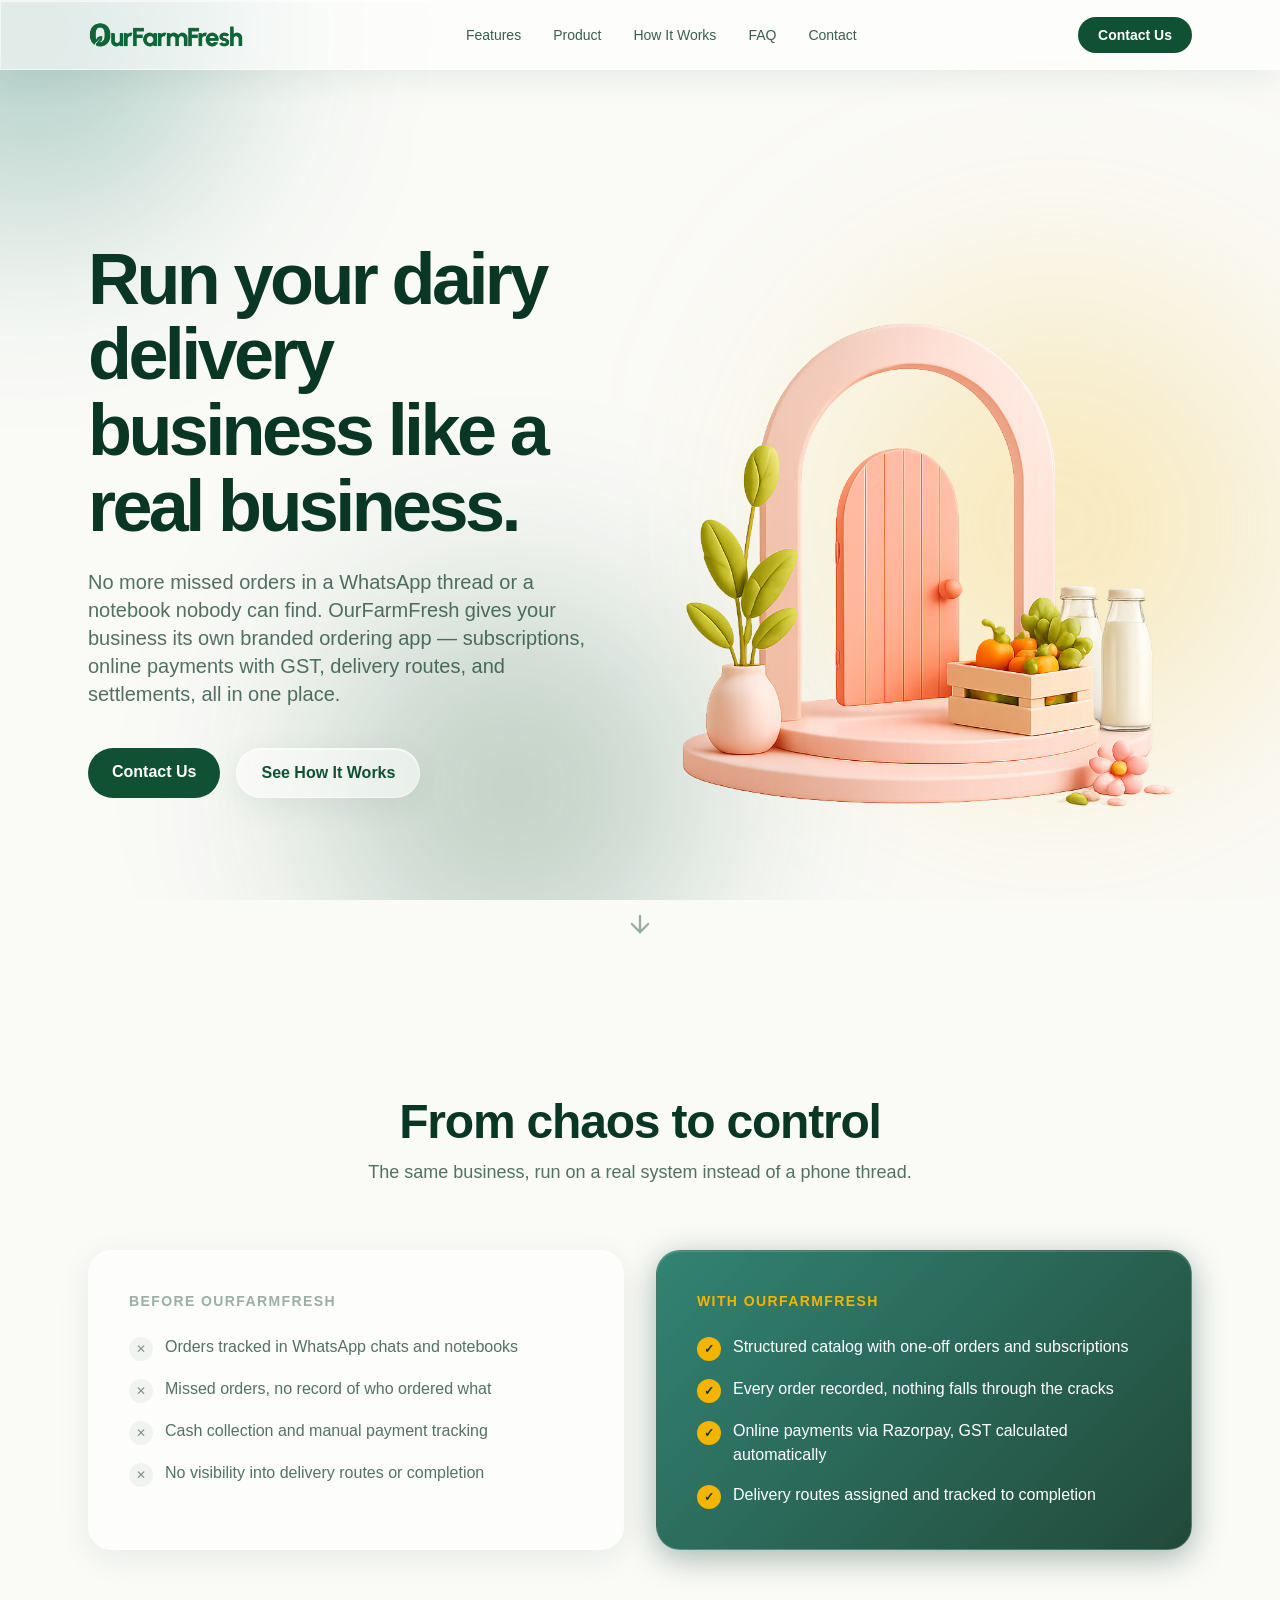
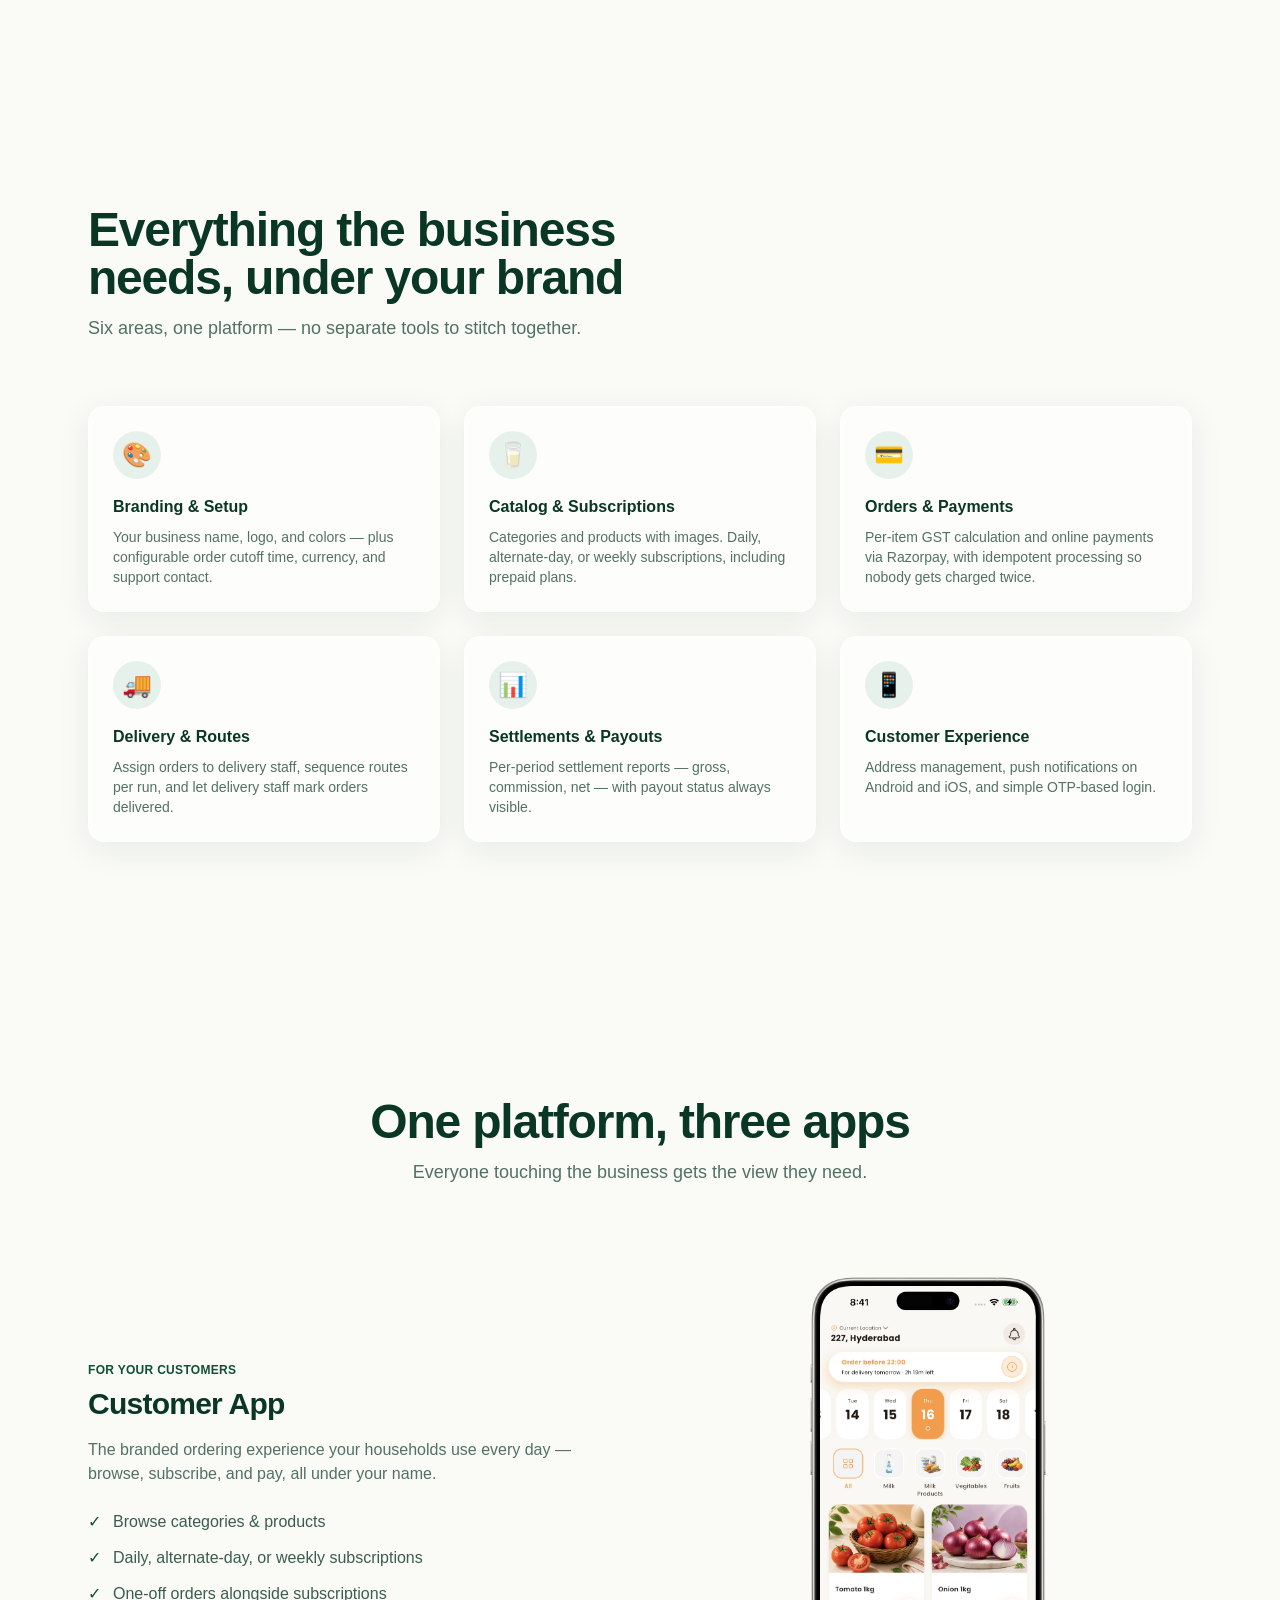
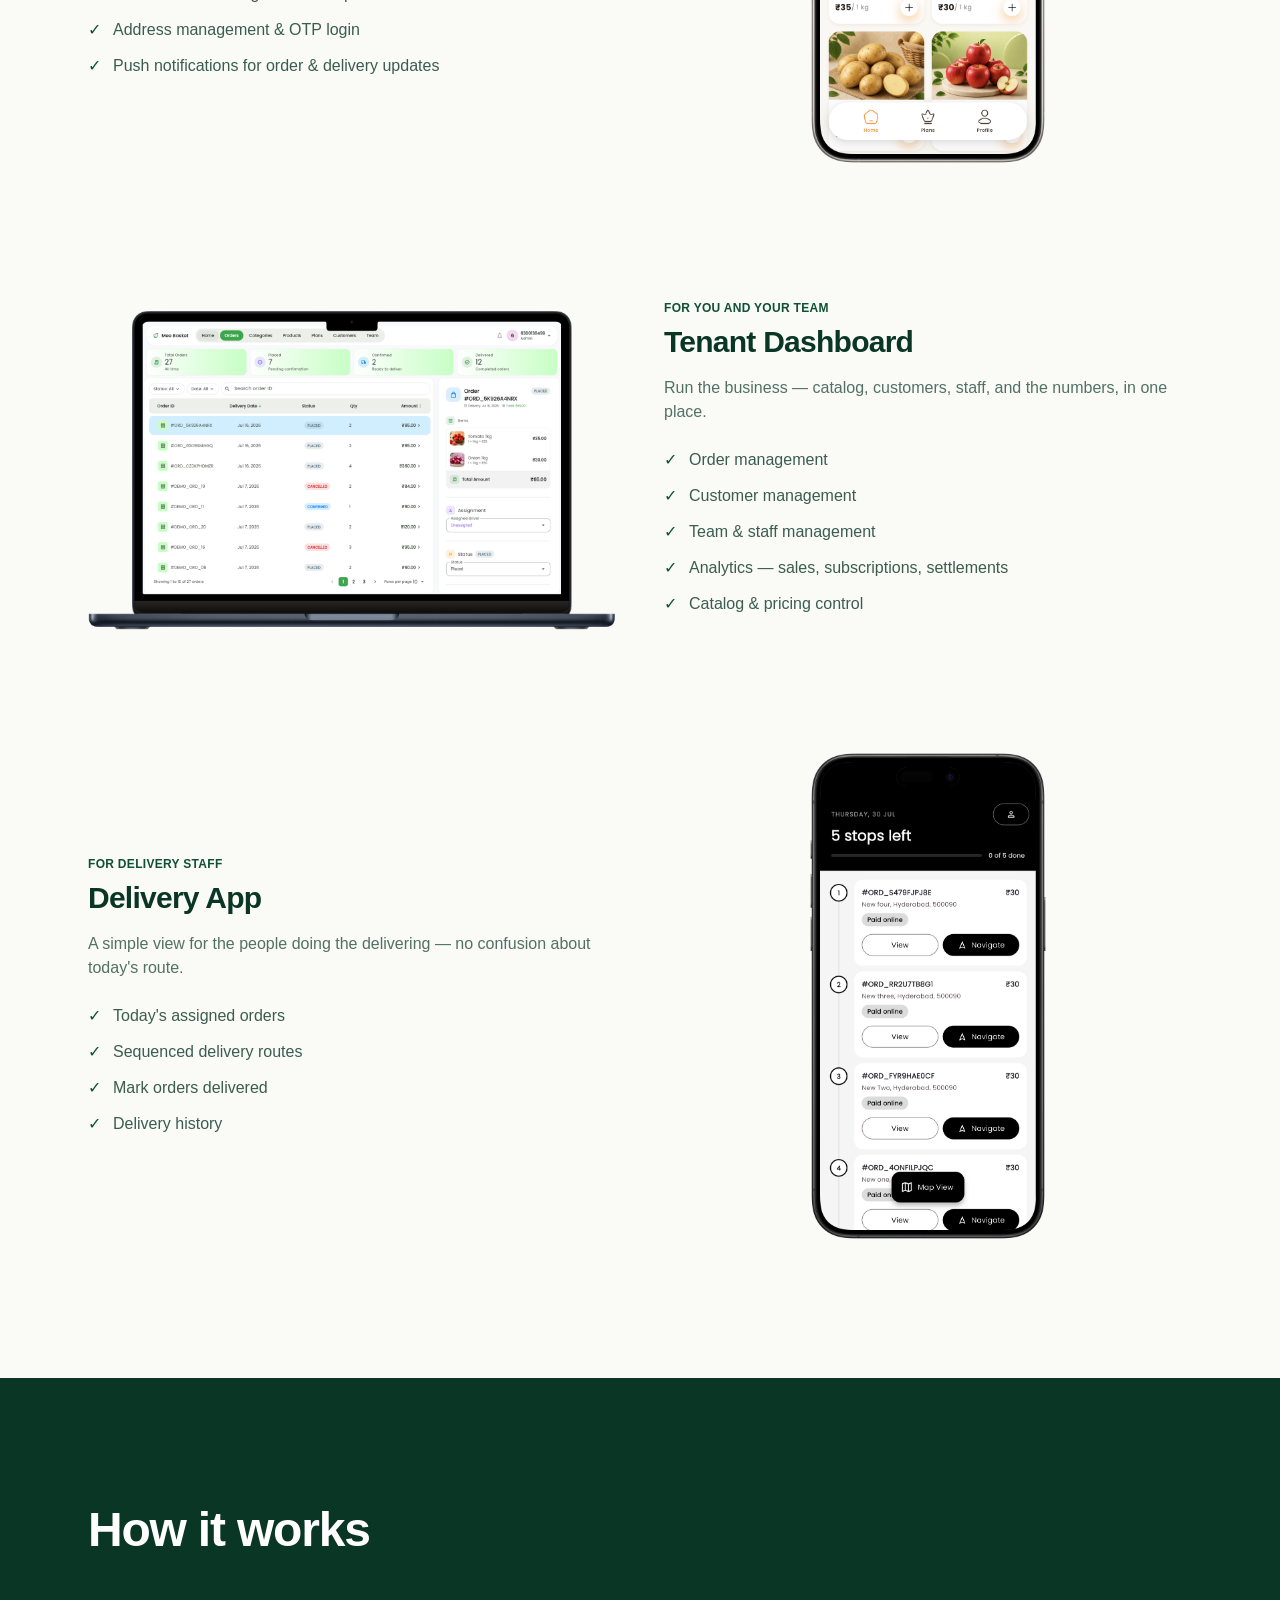
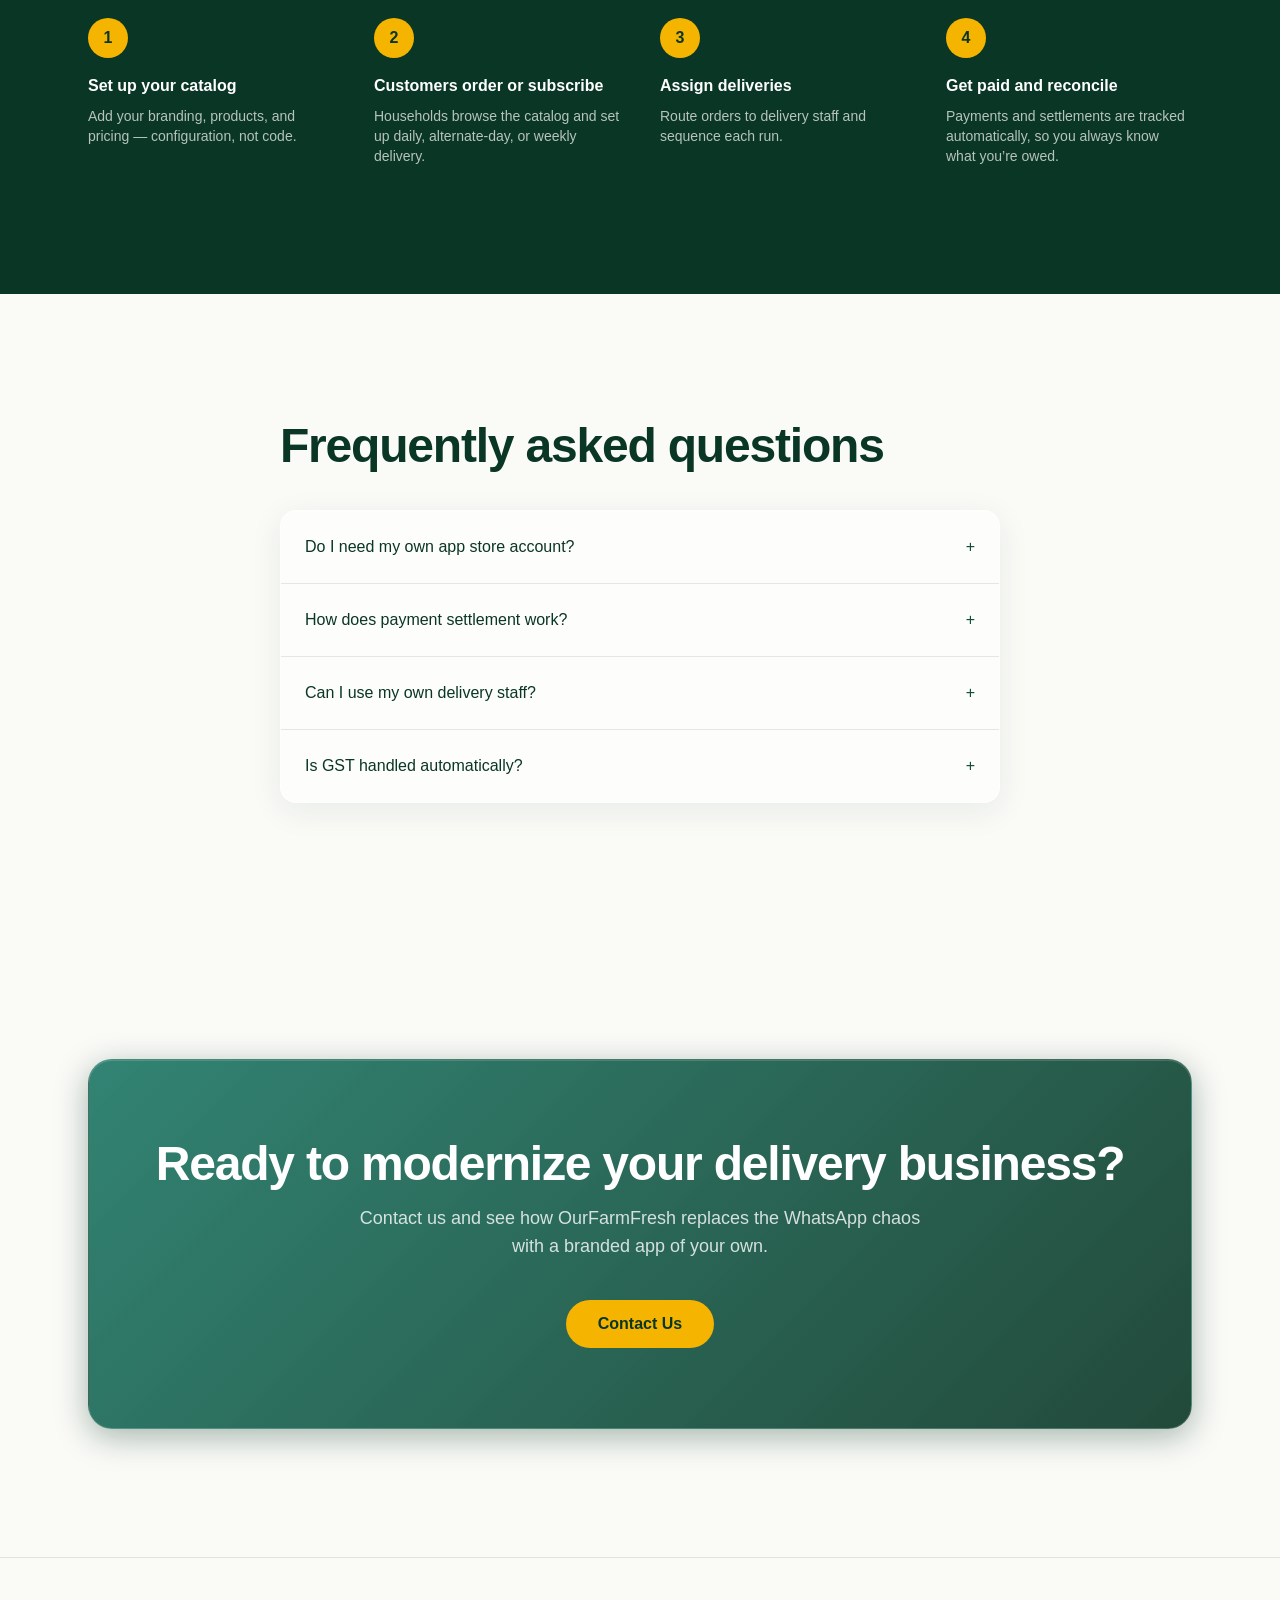
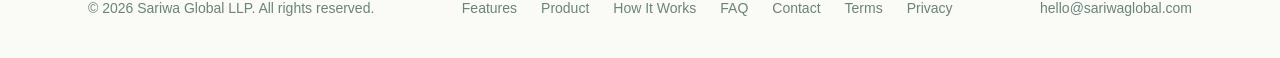
==== commit 9c71cf46: "new changes added" ====
--- a/index.html
+++ b/index.html
@@ -1 +1 @@
-<!DOCTYPE html><html lang="en"><head><meta charset="utf-8"><meta name="viewport" content="width=device-width, initial-scale=1"><link rel="icon" type="image/svg+xml" href="/favicon.svg"><meta name="description" content="OurFarm gives dairy and farm-produce delivery businesses their own branded ordering app: catalog, subscriptions, online payments with GST, delivery routes, and settlements — all in one place."><title>OurFarm — The operating system for your dairy delivery business</title><link rel="stylesheet" href="/_astro/index.Dgq-PkAC.css"></head><body class="relative text-brand-900 antialiased"><div aria-hidden="true" class="pointer-events-none fixed inset-0 -z-10 overflow-hidden"><div class="absolute -left-40 -top-40 h-96 w-96 rounded-full bg-brand-600/30 blur-[100px]"></div><div class="absolute right-0 top-1/3 h-[28rem] w-[28rem] rounded-full bg-accent-400/25 blur-[120px]"></div><div class="absolute -bottom-20 left-1/4 h-96 w-96 rounded-full bg-brand-700/25 blur-[100px]"></div></div><header class="glass sticky top-0 z-50"><nav class="mx-auto flex max-w-6xl items-center justify-between px-6 py-4"><a href="#top" class="shrink-0"><img src="/web_logo.png" alt="OurFarm" class="h-8 w-auto"></a><ul class="hidden items-center gap-8 text-sm font-medium text-brand-900/80 md:flex"><li><a href="#features" class="transition-colors hover:text-brand-700">Features</a></li><li><a href="#product-suite" class="transition-colors hover:text-brand-700">Product</a></li><li><a href="#how-it-works" class="transition-colors hover:text-brand-700">How It Works</a></li><li><a href="#faq" class="transition-colors hover:text-brand-700">FAQ</a></li></ul><button type="button" data-open-demo class="rounded-full bg-brand-700 px-5 py-2 text-sm font-semibold text-white transition-all duration-300 hover:scale-105 hover:bg-brand-600 active:scale-95">Book a Demo</button></nav></header><main><section id="top" class="relative mx-auto flex min-h-screen max-w-6xl items-center px-6 py-16"><div class="grid w-full items-center gap-12 md:grid-cols-2"><div><h1 data-reveal class="text-5xl font-extrabold leading-[1.05] tracking-tighter text-brand-900 md:text-7xl">Run your dairy delivery business like a real business.</h1><p data-reveal style="transition-delay: 120ms" class="mt-6 max-w-lg text-lg text-brand-900/70 md:text-xl">No more missed orders in a WhatsApp thread or a notebook nobody can find. OurFarm gives your business its own branded ordering app — subscriptions, online payments with GST, delivery routes, and settlements, all in one place.</p><div data-reveal style="transition-delay: 220ms" class="mt-10 flex flex-wrap gap-4"><button type="button" data-open-demo class="rounded-full bg-brand-700 px-6 py-3 font-semibold text-white transition-all duration-300 hover:scale-105 hover:bg-brand-600 active:scale-95">Book a Demo</button><a href="#how-it-works" class="glass rounded-full px-6 py-3 font-semibold text-brand-700 transition-all duration-300 hover:scale-105 active:scale-95">See How It Works</a></div></div><div data-reveal style="transition-delay: 160ms" class="flex justify-center"><img src="/hero.png" class="w-full max-w-[150rem] transition-transform duration-500 hover:-translate-y-2"></div></div><a href="#problem-solution" aria-label="Scroll down" class="absolute bottom-8 left-1/2 -translate-x-1/2 animate-bounce text-brand-900/40 transition-colors hover:text-brand-700"><svg xmlns="http://www.w3.org/2000/svg" width="28" height="28" viewBox="0 0 24 24" fill="none" stroke="currentColor" stroke-width="2" stroke-linecap="round" stroke-linejoin="round"><path d="M12 5v14M5 12l7 7 7-7"></path></svg></a></section><section id="problem-solution" class="mx-auto max-w-6xl px-6 py-24 md:py-32"><div data-reveal class="mx-auto max-w-2xl text-center"><h2 class="text-4xl font-bold tracking-tight text-brand-900 md:text-5xl">From chaos to control</h2><p class="mt-3 text-lg text-brand-900/70">The same business, run on a real system instead of a phone thread.</p></div><div class="mt-16 grid gap-8 md:grid-cols-2"><div data-reveal class="glass rounded-3xl p-10 transition-all duration-300 hover:-translate-y-1"><h3 class="text-sm font-semibold uppercase tracking-widest text-brand-900/40">Before OurFarm</h3><ul class="mt-6 space-y-4"><li class="flex items-start gap-3 text-brand-900/70"><span aria-hidden="true" class="mt-0.5 flex h-6 w-6 shrink-0 items-center justify-center rounded-full bg-brand-900/5 text-xs text-brand-900/50">✕</span><span>Orders tracked in WhatsApp chats and notebooks</span></li><li class="flex items-start gap-3 text-brand-900/70"><span aria-hidden="true" class="mt-0.5 flex h-6 w-6 shrink-0 items-center justify-center rounded-full bg-brand-900/5 text-xs text-brand-900/50">✕</span><span>Missed orders, no record of who ordered what</span></li><li class="flex items-start gap-3 text-brand-900/70"><span aria-hidden="true" class="mt-0.5 flex h-6 w-6 shrink-0 items-center justify-center rounded-full bg-brand-900/5 text-xs text-brand-900/50">✕</span><span>Cash collection and manual payment tracking</span></li><li class="flex items-start gap-3 text-brand-900/70"><span aria-hidden="true" class="mt-0.5 flex h-6 w-6 shrink-0 items-center justify-center rounded-full bg-brand-900/5 text-xs text-brand-900/50">✕</span><span>No visibility into delivery routes or completion</span></li></ul></div><div data-reveal style="transition-delay: 120ms" class="glass-brand rounded-3xl p-10 text-white transition-all duration-300 hover:-translate-y-1"><h3 class="text-sm font-semibold uppercase tracking-widest text-accent-400">With OurFarm</h3><ul class="mt-6 space-y-4"><li class="flex items-start gap-3"><span aria-hidden="true" class="mt-0.5 flex h-6 w-6 shrink-0 items-center justify-center rounded-full bg-accent-400 text-xs font-bold text-brand-900">✓</span><span>Structured catalog with one-off orders and subscriptions</span></li><li class="flex items-start gap-3"><span aria-hidden="true" class="mt-0.5 flex h-6 w-6 shrink-0 items-center justify-center rounded-full bg-accent-400 text-xs font-bold text-brand-900">✓</span><span>Every order recorded, nothing falls through the cracks</span></li><li class="flex items-start gap-3"><span aria-hidden="true" class="mt-0.5 flex h-6 w-6 shrink-0 items-center justify-center rounded-full bg-accent-400 text-xs font-bold text-brand-900">✓</span><span>Online payments via Razorpay, GST calculated automatically</span></li><li class="flex items-start gap-3"><span aria-hidden="true" class="mt-0.5 flex h-6 w-6 shrink-0 items-center justify-center rounded-full bg-accent-400 text-xs font-bold text-brand-900">✓</span><span>Delivery routes assigned and tracked to completion</span></li></ul></div></div></section><section id="features" class="mx-auto max-w-6xl px-6 py-24 md:py-32"><div data-reveal class="max-w-2xl"><h2 class="text-4xl font-bold tracking-tight text-brand-900 md:text-5xl">Everything the business needs, under your brand</h2><p class="mt-3 text-lg text-brand-900/70">Six areas, one platform — no separate tools to stitch together.</p></div><div class="mt-16 grid gap-6 sm:grid-cols-2 lg:grid-cols-3"><div data-reveal style="transition-delay: 0ms" class="glass rounded-2xl p-6 transition-all duration-300 hover:-translate-y-1"><div class="flex h-12 w-12 items-center justify-center rounded-full bg-brand-50 text-2xl">🎨</div><h3 class="mt-4 font-semibold text-brand-900">Branding &amp; Setup</h3><p class="mt-2 text-sm text-brand-900/70">Your business name, logo, and colors — plus configurable order cutoff time, currency, and support contact.</p></div><div data-reveal style="transition-delay: 80ms" class="glass rounded-2xl p-6 transition-all duration-300 hover:-translate-y-1"><div class="flex h-12 w-12 items-center justify-center rounded-full bg-brand-50 text-2xl">🥛</div><h3 class="mt-4 font-semibold text-brand-900">Catalog &amp; Subscriptions</h3><p class="mt-2 text-sm text-brand-900/70">Categories and products with images. Daily, alternate-day, or weekly subscriptions, including prepaid plans.</p></div><div data-reveal style="transition-delay: 160ms" class="glass rounded-2xl p-6 transition-all duration-300 hover:-translate-y-1"><div class="flex h-12 w-12 items-center justify-center rounded-full bg-brand-50 text-2xl">💳</div><h3 class="mt-4 font-semibold text-brand-900">Orders &amp; Payments</h3><p class="mt-2 text-sm text-brand-900/70">Per-item GST calculation and online payments via Razorpay, with idempotent processing so nobody gets charged twice.</p></div><div data-reveal style="transition-delay: 240ms" class="glass rounded-2xl p-6 transition-all duration-300 hover:-translate-y-1"><div class="flex h-12 w-12 items-center justify-center rounded-full bg-brand-50 text-2xl">🚚</div><h3 class="mt-4 font-semibold text-brand-900">Delivery &amp; Routes</h3><p class="mt-2 text-sm text-brand-900/70">Assign orders to delivery staff, sequence routes per run, and let delivery staff mark orders delivered.</p></div><div data-reveal style="transition-delay: 320ms" class="glass rounded-2xl p-6 transition-all duration-300 hover:-translate-y-1"><div class="flex h-12 w-12 items-center justify-center rounded-full bg-brand-50 text-2xl">📊</div><h3 class="mt-4 font-semibold text-brand-900">Settlements &amp; Payouts</h3><p class="mt-2 text-sm text-brand-900/70">Per-period settlement reports — gross, commission, net — with payout status always visible.</p></div><div data-reveal style="transition-delay: 400ms" class="glass rounded-2xl p-6 transition-all duration-300 hover:-translate-y-1"><div class="flex h-12 w-12 items-center justify-center rounded-full bg-brand-50 text-2xl">📱</div><h3 class="mt-4 font-semibold text-brand-900">Customer Experience</h3><p class="mt-2 text-sm text-brand-900/70">Address management, push notifications on Android and iOS, and simple OTP-based login.</p></div></div></section><section id="product-suite" class="mx-auto max-w-6xl px-6 py-24 md:py-32"><div data-reveal class="mx-auto max-w-2xl text-center"><h2 class="text-4xl font-bold tracking-tight text-brand-900 md:text-5xl">One platform, three apps</h2><p class="mt-3 text-lg text-brand-900/70">Everyone touching the business gets the view they need.</p></div><div class="mt-20 flex flex-col gap-28"><div id="customer-app" data-reveal class="grid items-center gap-12 scroll-mt-24 md:grid-cols-2 "><div><p class="text-xs font-semibold uppercase tracking-wide text-brand-700">For your customers</p><h3 class="mt-2 text-3xl font-bold tracking-tight text-brand-900">Customer App</h3><p class="mt-4 text-brand-900/70">The branded ordering experience your households use every day — browse, subscribe, and pay, all under your name.</p><ul class="mt-6 space-y-3"><li class="flex gap-3 text-brand-900/80"><span class="text-brand-700">✓</span><span>Browse categories &amp; products</span></li><li class="flex gap-3 text-brand-900/80"><span class="text-brand-700">✓</span><span>Daily, alternate-day, or weekly subscriptions</span></li><li class="flex gap-3 text-brand-900/80"><span class="text-brand-700">✓</span><span>One-off orders alongside subscriptions</span></li><li class="flex gap-3 text-brand-900/80"><span class="text-brand-700">✓</span><span>Address management &amp; OTP login</span></li><li class="flex gap-3 text-brand-900/80"><span class="text-brand-700">✓</span><span>Push notifications for order &amp; delivery updates</span></li></ul></div><div class="flex justify-center"><img src="/customer_app.png" alt="Customer App screenshot" class="w-full max-w-[16rem] transition-transform duration-500 hover:-translate-y-2"></div></div><div id="tenant-dashboard" data-reveal class="grid items-center gap-12 scroll-mt-24 md:grid-cols-2 md:[&amp;>*:first-child]:order-2"><div><p class="text-xs font-semibold uppercase tracking-wide text-brand-700">For you and your team</p><h3 class="mt-2 text-3xl font-bold tracking-tight text-brand-900">Tenant Dashboard</h3><p class="mt-4 text-brand-900/70">Run the business — catalog, customers, staff, and the numbers, in one place.</p><ul class="mt-6 space-y-3"><li class="flex gap-3 text-brand-900/80"><span class="text-brand-700">✓</span><span>Order management</span></li><li class="flex gap-3 text-brand-900/80"><span class="text-brand-700">✓</span><span>Customer management</span></li><li class="flex gap-3 text-brand-900/80"><span class="text-brand-700">✓</span><span>Team &amp; staff management</span></li><li class="flex gap-3 text-brand-900/80"><span class="text-brand-700">✓</span><span>Analytics — sales, subscriptions, settlements</span></li><li class="flex gap-3 text-brand-900/80"><span class="text-brand-700">✓</span><span>Catalog &amp; pricing control</span></li></ul></div><div class="flex justify-center"><img src="/dashboard.png" alt="Tenant Dashboard screenshot" class="w-full max-w-xl transition-transform duration-500 hover:-translate-y-2"></div></div><div id="delivery-app" data-reveal class="grid items-center gap-12 scroll-mt-24 md:grid-cols-2 "><div><p class="text-xs font-semibold uppercase tracking-wide text-brand-700">For delivery staff</p><h3 class="mt-2 text-3xl font-bold tracking-tight text-brand-900">Delivery App</h3><p class="mt-4 text-brand-900/70">A simple view for the people doing the delivering — no confusion about today&#39;s route.</p><ul class="mt-6 space-y-3"><li class="flex gap-3 text-brand-900/80"><span class="text-brand-700">✓</span><span>Today&#39;s assigned orders</span></li><li class="flex gap-3 text-brand-900/80"><span class="text-brand-700">✓</span><span>Sequenced delivery routes</span></li><li class="flex gap-3 text-brand-900/80"><span class="text-brand-700">✓</span><span>Mark orders delivered</span></li><li class="flex gap-3 text-brand-900/80"><span class="text-brand-700">✓</span><span>Delivery history</span></li></ul></div><div class="flex justify-center"><div class="flex aspect-4/3 w-full items-center justify-center rounded-xl border-8 border-brand-900 bg-white p-4 text-center text-sm text-brand-900/40 shadow-xl">Screenshot placeholder — Delivery App</div></div></div></div></section><section id="how-it-works" class="bg-brand-900 py-24 text-white md:py-32"><div class="mx-auto max-w-6xl px-6"><h2 data-reveal class="text-4xl font-bold tracking-tight md:text-5xl">How it works</h2><div class="mt-16 grid gap-10 md:grid-cols-4"><div data-reveal style="transition-delay: 0ms"><div class="flex h-10 w-10 items-center justify-center rounded-full bg-accent-400 font-bold text-brand-900 transition-transform duration-300 hover:scale-110">1</div><h3 class="mt-4 font-semibold">Set up your catalog</h3><p class="mt-2 text-sm text-white/70">Add your branding, products, and pricing — configuration, not code.</p></div><div data-reveal style="transition-delay: 100ms"><div class="flex h-10 w-10 items-center justify-center rounded-full bg-accent-400 font-bold text-brand-900 transition-transform duration-300 hover:scale-110">2</div><h3 class="mt-4 font-semibold">Customers order or subscribe</h3><p class="mt-2 text-sm text-white/70">Households browse the catalog and set up daily, alternate-day, or weekly delivery.</p></div><div data-reveal style="transition-delay: 200ms"><div class="flex h-10 w-10 items-center justify-center rounded-full bg-accent-400 font-bold text-brand-900 transition-transform duration-300 hover:scale-110">3</div><h3 class="mt-4 font-semibold">Assign deliveries</h3><p class="mt-2 text-sm text-white/70">Route orders to delivery staff and sequence each run.</p></div><div data-reveal style="transition-delay: 300ms"><div class="flex h-10 w-10 items-center justify-center rounded-full bg-accent-400 font-bold text-brand-900 transition-transform duration-300 hover:scale-110">4</div><h3 class="mt-4 font-semibold">Get paid and reconcile</h3><p class="mt-2 text-sm text-white/70">Payments and settlements are tracked automatically, so you always know what you’re owed.</p></div></div></div></section><section id="faq" class="mx-auto max-w-3xl px-6 py-24 md:py-32"><h2 data-reveal class="text-4xl font-bold tracking-tight text-brand-900 md:text-5xl">Frequently asked questions</h2><div data-reveal style="transition-delay: 100ms" class="glass mt-10 divide-y divide-brand-900/10 overflow-hidden rounded-2xl"><details class="group p-6 transition-colors hover:bg-white/40"><summary class="cursor-pointer list-none font-medium text-brand-900 marker:content-none"><span class="flex items-center justify-between">Do I need my own app store account?<span class="text-brand-700 transition-transform duration-300 group-open:rotate-45">+</span></span></summary><p class="mt-3 text-sm text-brand-900/70">No — your branded app runs under the OurFarm platform, so you don’t need to manage your own Apple or Google developer account.</p></details><details class="group p-6 transition-colors hover:bg-white/40"><summary class="cursor-pointer list-none font-medium text-brand-900 marker:content-none"><span class="flex items-center justify-between">How does payment settlement work?<span class="text-brand-700 transition-transform duration-300 group-open:rotate-45">+</span></span></summary><p class="mt-3 text-sm text-brand-900/70">Payments collected online are reconciled per period into a settlement report showing gross, commission, and net, with payout status tracked until you’re paid.</p></details><details class="group p-6 transition-colors hover:bg-white/40"><summary class="cursor-pointer list-none font-medium text-brand-900 marker:content-none"><span class="flex items-center justify-between">Can I use my own delivery staff?<span class="text-brand-700 transition-transform duration-300 group-open:rotate-45">+</span></span></summary><p class="mt-3 text-sm text-brand-900/70">Yes — assign orders to your existing delivery staff and sequence their routes for each run.</p></details><details class="group p-6 transition-colors hover:bg-white/40"><summary class="cursor-pointer list-none font-medium text-brand-900 marker:content-none"><span class="flex items-center justify-between">Is GST handled automatically?<span class="text-brand-700 transition-transform duration-300 group-open:rotate-45">+</span></span></summary><p class="mt-3 text-sm text-brand-900/70">Yes — GST is calculated per item automatically as part of the order flow.</p></details></div></section><section id="contact" class="mx-auto max-w-6xl px-6 py-24 md:py-32"><div data-reveal class="glass-brand rounded-3xl px-8 py-20 text-center text-white"><h2 class="text-4xl font-bold tracking-tight md:text-5xl">Ready to modernize your delivery business?</h2><p class="mx-auto mt-4 max-w-xl text-lg text-white/80">Book a demo and see how OurFarm replaces the WhatsApp chaos with a branded app of your own.</p><button type="button" data-open-demo class="mt-10 rounded-full bg-accent-400 px-8 py-3 font-semibold text-brand-900 transition-all duration-300 hover:scale-105 hover:bg-accent-500 active:scale-95">Book a Demo</button></div></section></main><footer class="border-t border-brand-900/10"><div class="mx-auto flex max-w-6xl flex-col items-center gap-4 px-6 py-10 text-sm text-brand-900/60 md:flex-row md:justify-between"><p>&copy; 2026 Sariwa Global LLP. All rights reserved.</p><ul class="flex gap-6"><li><a href="#features" class="hover:text-brand-700">Features</a></li><li><a href="#product-suite" class="hover:text-brand-700">Product</a></li><li><a href="#how-it-works" class="hover:text-brand-700">How It Works</a></li><li><a href="#faq" class="hover:text-brand-700">FAQ</a></li></ul><a href="mailto:hello@example.com" class="hover:text-brand-700">hello@example.com</a></div></footer><dialog id="book-demo-modal" class="glass fixed inset-0 m-auto h-fit w-[calc(100%-2rem)] max-w-md rounded-3xl p-0 backdrop:bg-brand-900/40 backdrop:backdrop-blur-sm"><div class="p-8"><div class="flex items-start justify-between"><h3 class="text-2xl font-bold tracking-tight text-brand-900">Book a Demo</h3><button type="button" data-close-demo aria-label="Close" class="text-xl leading-none text-brand-900/40 transition-colors hover:text-brand-700">✕</button></div><p class="mt-2 text-sm text-brand-900/60">Tell us about your business and we'll get in touch.</p><form id="demo-form" class="mt-6 space-y-4"><div><label for="demo-name" class="block text-sm font-medium text-brand-900">Name</label><input id="demo-name" name="name" type="text" required class="mt-1 w-full rounded-lg border border-brand-900/15 bg-white/80 px-4 py-2.5 text-brand-900 outline-none focus:border-brand-700 focus:ring-2 focus:ring-brand-700/20"></div><div><label for="demo-email" class="block text-sm font-medium text-brand-900">Email</label><input id="demo-email" name="email" type="email" required class="mt-1 w-full rounded-lg border border-brand-900/15 bg-white/80 px-4 py-2.5 text-brand-900 outline-none focus:border-brand-700 focus:ring-2 focus:ring-brand-700/20"></div><div><label for="demo-phone" class="block text-sm font-medium text-brand-900">Phone number</label><input id="demo-phone" name="phone" type="tel" required class="mt-1 w-full rounded-lg border border-brand-900/15 bg-white/80 px-4 py-2.5 text-brand-900 outline-none focus:border-brand-700 focus:ring-2 focus:ring-brand-700/20"></div><div><label for="demo-business-type" class="block text-sm font-medium text-brand-900">Business type</label><select id="demo-business-type" name="businessType" required class="mt-1 w-full rounded-lg border border-brand-900/15 bg-white/80 px-4 py-2.5 text-brand-900 outline-none focus:border-brand-700 focus:ring-2 focus:ring-brand-700/20"><option value="" disabled selected>Select business type</option><option value="Milk">Milk Delivery</option><option value="Vegetable">Vegetables</option><option value="Fruits">Fruits</option></select></div><p id="demo-form-status" class="hidden text-sm" role="status"></p><button id="demo-form-submit" type="submit" class="mt-2 w-full rounded-full bg-brand-700 px-6 py-3 font-semibold text-white transition-all duration-300 hover:scale-105 hover:bg-brand-600 active:scale-95 disabled:opacity-60 disabled:hover:scale-100">Submit</button></form></div></dialog><script type="module">var e=document.getElementById(`book-demo-modal`),t=document.getElementById(`demo-form`),n=document.getElementById(`demo-form-submit`),r=document.getElementById(`demo-form-status`);if(e instanceof HTMLDialogElement&&t instanceof HTMLFormElement&&n instanceof HTMLButtonElement&&r instanceof HTMLElement){document.querySelectorAll(`[data-open-demo]`).forEach(t=>{t.addEventListener(`click`,()=>e.showModal())}),e.querySelector(`[data-close-demo]`)?.addEventListener(`click`,()=>e.close()),e.addEventListener(`click`,t=>{t.target===e&&e.close()});let i=(e,t)=>{r.textContent=e,r.classList.remove(`hidden`,`text-red-600`,`text-brand-700`),r.classList.add(t===`error`?`text-red-600`:`text-brand-700`)};t.addEventListener(`submit`,async r=>{r.preventDefault();let a=new FormData(t),o={name:a.get(`name`),email:a.get(`email`),phone:a.get(`phone`),businessType:a.get(`businessType`)};n.disabled=!0,n.textContent=`Submitting…`;try{let n=await fetch(`https://domain.com/api/enquiry`,{method:`POST`,headers:{"Content-Type":`application/json`},body:JSON.stringify(o)});if(!n.ok)throw Error(`Request failed: ${n.status}`);i(`Thanks! We’ll be in touch shortly.`,`success`),t.reset(),setTimeout(()=>e.close(),1200)}catch{i(`Something went wrong. Please try again.`,`error`)}finally{n.disabled=!1,n.textContent=`Submit`}})}</script><script type="module">var e=new IntersectionObserver(t=>{for(let n of t)n.isIntersecting&&(n.target.classList.add(`is-visible`),e.unobserve(n.target))},{threshold:.15});document.querySelectorAll(`[data-reveal]`).forEach(t=>e.observe(t));</script></body></html>+<!DOCTYPE html><html lang="en"><head><meta charset="utf-8"><meta name="viewport" content="width=device-width, initial-scale=1"><link rel="icon" type="image/svg+xml" href="/favicon.svg"><meta name="description" content="OurFarmFresh gives dairy and farm-produce delivery businesses their own branded ordering app: catalog, subscriptions, online payments with GST, delivery routes, and settlements — all in one place."><title>OurFarmFresh</title><link rel="stylesheet" href="/_astro/Footer.CrCN6NYe.css"></head><body class="relative text-brand-900 antialiased"><div aria-hidden="true" class="pointer-events-none fixed inset-0 -z-10 overflow-hidden"><div class="absolute -left-40 -top-40 h-96 w-96 rounded-full bg-brand-600/30 blur-[100px]"></div><div class="absolute right-0 top-1/3 h-[28rem] w-[28rem] rounded-full bg-accent-400/25 blur-[120px]"></div><div class="absolute -bottom-20 left-1/4 h-96 w-96 rounded-full bg-brand-700/25 blur-[100px]"></div></div><header class="glass sticky top-0 z-50"><nav class="mx-auto flex max-w-6xl items-center justify-between px-6 py-4"><a href="/#top" class="shrink-0"><img src="/web_logo.png" alt="OurFarmFresh" class="h-8 w-auto"></a><ul class="hidden items-center gap-8 text-sm font-medium text-brand-900/80 md:flex"><li><a href="/#features" class="transition-colors hover:text-brand-700">Features</a></li><li><a href="/#product-suite" class="transition-colors hover:text-brand-700">Product</a></li><li><a href="/#how-it-works" class="transition-colors hover:text-brand-700">How It Works</a></li><li><a href="/#faq" class="transition-colors hover:text-brand-700">FAQ</a></li><li><a href="/contact-us" class="transition-colors hover:text-brand-700">Contact</a></li></ul><a href="/contact-us" class="rounded-full bg-brand-700 px-5 py-2 text-sm font-semibold text-white transition-all duration-300 hover:scale-105 hover:bg-brand-600 active:scale-95">Contact Us</a></nav></header><main><section id="top" class="relative mx-auto flex min-h-screen max-w-6xl items-center px-6 py-16"><div class="grid w-full items-center gap-12 md:grid-cols-2"><div><h1 data-reveal class="text-5xl font-extrabold leading-[1.05] tracking-tighter text-brand-900 md:text-7xl">Run your dairy delivery business like a real business.</h1><p data-reveal style="transition-delay: 120ms" class="mt-6 max-w-lg text-lg text-brand-900/70 md:text-xl">No more missed orders in a WhatsApp thread or a notebook nobody can find. OurFarmFresh gives your business its own branded ordering app — subscriptions, online payments with GST, delivery routes, and settlements, all in one place.</p><div data-reveal style="transition-delay: 220ms" class="mt-10 flex flex-wrap gap-4"><a href="/contact-us" class="rounded-full bg-brand-700 px-6 py-3 font-semibold text-white transition-all duration-300 hover:scale-105 hover:bg-brand-600 active:scale-95">Contact Us</a><a href="#how-it-works" class="glass rounded-full px-6 py-3 font-semibold text-brand-700 transition-all duration-300 hover:scale-105 active:scale-95">See How It Works</a></div></div><div data-reveal style="transition-delay: 160ms" class="flex justify-center"><img src="/hero.png" class="w-full max-w-[150rem] transition-transform duration-500 hover:-translate-y-2"></div></div><a href="#problem-solution" aria-label="Scroll down" class="absolute bottom-8 left-1/2 -translate-x-1/2 animate-bounce text-brand-900/40 transition-colors hover:text-brand-700"><svg xmlns="http://www.w3.org/2000/svg" width="28" height="28" viewBox="0 0 24 24" fill="none" stroke="currentColor" stroke-width="2" stroke-linecap="round" stroke-linejoin="round"><path d="M12 5v14M5 12l7 7 7-7"></path></svg></a></section><section id="problem-solution" class="mx-auto max-w-6xl px-6 py-24 md:py-32"><div data-reveal class="mx-auto max-w-2xl text-center"><h2 class="text-4xl font-bold tracking-tight text-brand-900 md:text-5xl">From chaos to control</h2><p class="mt-3 text-lg text-brand-900/70">The same business, run on a real system instead of a phone thread.</p></div><div class="mt-16 grid gap-8 md:grid-cols-2"><div data-reveal class="glass rounded-3xl p-10 transition-all duration-300 hover:-translate-y-1"><h3 class="text-sm font-semibold uppercase tracking-widest text-brand-900/40">Before OurFarmFresh</h3><ul class="mt-6 space-y-4"><li class="flex items-start gap-3 text-brand-900/70"><span aria-hidden="true" class="mt-0.5 flex h-6 w-6 shrink-0 items-center justify-center rounded-full bg-brand-900/5 text-xs text-brand-900/50">✕</span><span>Orders tracked in WhatsApp chats and notebooks</span></li><li class="flex items-start gap-3 text-brand-900/70"><span aria-hidden="true" class="mt-0.5 flex h-6 w-6 shrink-0 items-center justify-center rounded-full bg-brand-900/5 text-xs text-brand-900/50">✕</span><span>Missed orders, no record of who ordered what</span></li><li class="flex items-start gap-3 text-brand-900/70"><span aria-hidden="true" class="mt-0.5 flex h-6 w-6 shrink-0 items-center justify-center rounded-full bg-brand-900/5 text-xs text-brand-900/50">✕</span><span>Cash collection and manual payment tracking</span></li><li class="flex items-start gap-3 text-brand-900/70"><span aria-hidden="true" class="mt-0.5 flex h-6 w-6 shrink-0 items-center justify-center rounded-full bg-brand-900/5 text-xs text-brand-900/50">✕</span><span>No visibility into delivery routes or completion</span></li></ul></div><div data-reveal style="transition-delay: 120ms" class="glass-brand rounded-3xl p-10 text-white transition-all duration-300 hover:-translate-y-1"><h3 class="text-sm font-semibold uppercase tracking-widest text-accent-400">With OurFarmFresh</h3><ul class="mt-6 space-y-4"><li class="flex items-start gap-3"><span aria-hidden="true" class="mt-0.5 flex h-6 w-6 shrink-0 items-center justify-center rounded-full bg-accent-400 text-xs font-bold text-brand-900">✓</span><span>Structured catalog with one-off orders and subscriptions</span></li><li class="flex items-start gap-3"><span aria-hidden="true" class="mt-0.5 flex h-6 w-6 shrink-0 items-center justify-center rounded-full bg-accent-400 text-xs font-bold text-brand-900">✓</span><span>Every order recorded, nothing falls through the cracks</span></li><li class="flex items-start gap-3"><span aria-hidden="true" class="mt-0.5 flex h-6 w-6 shrink-0 items-center justify-center rounded-full bg-accent-400 text-xs font-bold text-brand-900">✓</span><span>Online payments via Razorpay, GST calculated automatically</span></li><li class="flex items-start gap-3"><span aria-hidden="true" class="mt-0.5 flex h-6 w-6 shrink-0 items-center justify-center rounded-full bg-accent-400 text-xs font-bold text-brand-900">✓</span><span>Delivery routes assigned and tracked to completion</span></li></ul></div></div></section><section id="features" class="mx-auto max-w-6xl px-6 py-24 md:py-32"><div data-reveal class="max-w-2xl"><h2 class="text-4xl font-bold tracking-tight text-brand-900 md:text-5xl">Everything the business needs, under your brand</h2><p class="mt-3 text-lg text-brand-900/70">Six areas, one platform — no separate tools to stitch together.</p></div><div class="mt-16 grid gap-6 sm:grid-cols-2 lg:grid-cols-3"><div data-reveal style="transition-delay: 0ms" class="glass rounded-2xl p-6 transition-all duration-300 hover:-translate-y-1"><div class="flex h-12 w-12 items-center justify-center rounded-full bg-brand-50 text-2xl">🎨</div><h3 class="mt-4 font-semibold text-brand-900">Branding &amp; Setup</h3><p class="mt-2 text-sm text-brand-900/70">Your business name, logo, and colors — plus configurable order cutoff time, currency, and support contact.</p></div><div data-reveal style="transition-delay: 80ms" class="glass rounded-2xl p-6 transition-all duration-300 hover:-translate-y-1"><div class="flex h-12 w-12 items-center justify-center rounded-full bg-brand-50 text-2xl">🥛</div><h3 class="mt-4 font-semibold text-brand-900">Catalog &amp; Subscriptions</h3><p class="mt-2 text-sm text-brand-900/70">Categories and products with images. Daily, alternate-day, or weekly subscriptions, including prepaid plans.</p></div><div data-reveal style="transition-delay: 160ms" class="glass rounded-2xl p-6 transition-all duration-300 hover:-translate-y-1"><div class="flex h-12 w-12 items-center justify-center rounded-full bg-brand-50 text-2xl">💳</div><h3 class="mt-4 font-semibold text-brand-900">Orders &amp; Payments</h3><p class="mt-2 text-sm text-brand-900/70">Per-item GST calculation and online payments via Razorpay, with idempotent processing so nobody gets charged twice.</p></div><div data-reveal style="transition-delay: 240ms" class="glass rounded-2xl p-6 transition-all duration-300 hover:-translate-y-1"><div class="flex h-12 w-12 items-center justify-center rounded-full bg-brand-50 text-2xl">🚚</div><h3 class="mt-4 font-semibold text-brand-900">Delivery &amp; Routes</h3><p class="mt-2 text-sm text-brand-900/70">Assign orders to delivery staff, sequence routes per run, and let delivery staff mark orders delivered.</p></div><div data-reveal style="transition-delay: 320ms" class="glass rounded-2xl p-6 transition-all duration-300 hover:-translate-y-1"><div class="flex h-12 w-12 items-center justify-center rounded-full bg-brand-50 text-2xl">📊</div><h3 class="mt-4 font-semibold text-brand-900">Settlements &amp; Payouts</h3><p class="mt-2 text-sm text-brand-900/70">Per-period settlement reports — gross, commission, net — with payout status always visible.</p></div><div data-reveal style="transition-delay: 400ms" class="glass rounded-2xl p-6 transition-all duration-300 hover:-translate-y-1"><div class="flex h-12 w-12 items-center justify-center rounded-full bg-brand-50 text-2xl">📱</div><h3 class="mt-4 font-semibold text-brand-900">Customer Experience</h3><p class="mt-2 text-sm text-brand-900/70">Address management, push notifications on Android and iOS, and simple OTP-based login.</p></div></div></section><section id="product-suite" class="mx-auto max-w-6xl px-6 py-24 md:py-32"><div data-reveal class="mx-auto max-w-2xl text-center"><h2 class="text-4xl font-bold tracking-tight text-brand-900 md:text-5xl">One platform, three apps</h2><p class="mt-3 text-lg text-brand-900/70">Everyone touching the business gets the view they need.</p></div><div class="mt-20 flex flex-col gap-28"><div id="customer-app" data-reveal class="grid items-center gap-12 scroll-mt-24 md:grid-cols-2 "><div><p class="text-xs font-semibold uppercase tracking-wide text-brand-700">For your customers</p><h3 class="mt-2 text-3xl font-bold tracking-tight text-brand-900">Customer App</h3><p class="mt-4 text-brand-900/70">The branded ordering experience your households use every day — browse, subscribe, and pay, all under your name.</p><ul class="mt-6 space-y-3"><li class="flex gap-3 text-brand-900/80"><span class="text-brand-700">✓</span><span>Browse categories &amp; products</span></li><li class="flex gap-3 text-brand-900/80"><span class="text-brand-700">✓</span><span>Daily, alternate-day, or weekly subscriptions</span></li><li class="flex gap-3 text-brand-900/80"><span class="text-brand-700">✓</span><span>One-off orders alongside subscriptions</span></li><li class="flex gap-3 text-brand-900/80"><span class="text-brand-700">✓</span><span>Address management &amp; OTP login</span></li><li class="flex gap-3 text-brand-900/80"><span class="text-brand-700">✓</span><span>Push notifications for order &amp; delivery updates</span></li></ul></div><div class="flex justify-center"><img src="/customer_app.png" alt="Customer App screenshot" class="w-full max-w-[16rem] transition-transform duration-500 hover:-translate-y-2"></div></div><div id="tenant-dashboard" data-reveal class="grid items-center gap-12 scroll-mt-24 md:grid-cols-2 md:[&amp;>*:first-child]:order-2"><div><p class="text-xs font-semibold uppercase tracking-wide text-brand-700">For you and your team</p><h3 class="mt-2 text-3xl font-bold tracking-tight text-brand-900">Tenant Dashboard</h3><p class="mt-4 text-brand-900/70">Run the business — catalog, customers, staff, and the numbers, in one place.</p><ul class="mt-6 space-y-3"><li class="flex gap-3 text-brand-900/80"><span class="text-brand-700">✓</span><span>Order management</span></li><li class="flex gap-3 text-brand-900/80"><span class="text-brand-700">✓</span><span>Customer management</span></li><li class="flex gap-3 text-brand-900/80"><span class="text-brand-700">✓</span><span>Team &amp; staff management</span></li><li class="flex gap-3 text-brand-900/80"><span class="text-brand-700">✓</span><span>Analytics — sales, subscriptions, settlements</span></li><li class="flex gap-3 text-brand-900/80"><span class="text-brand-700">✓</span><span>Catalog &amp; pricing control</span></li></ul></div><div class="flex justify-center"><img src="/dashboard.png" alt="Tenant Dashboard screenshot" class="w-full max-w-xl transition-transform duration-500 hover:-translate-y-2"></div></div><div id="delivery-app" data-reveal class="grid items-center gap-12 scroll-mt-24 md:grid-cols-2 "><div><p class="text-xs font-semibold uppercase tracking-wide text-brand-700">For delivery staff</p><h3 class="mt-2 text-3xl font-bold tracking-tight text-brand-900">Delivery App</h3><p class="mt-4 text-brand-900/70">A simple view for the people doing the delivering — no confusion about today&#39;s route.</p><ul class="mt-6 space-y-3"><li class="flex gap-3 text-brand-900/80"><span class="text-brand-700">✓</span><span>Today&#39;s assigned orders</span></li><li class="flex gap-3 text-brand-900/80"><span class="text-brand-700">✓</span><span>Sequenced delivery routes</span></li><li class="flex gap-3 text-brand-900/80"><span class="text-brand-700">✓</span><span>Mark orders delivered</span></li><li class="flex gap-3 text-brand-900/80"><span class="text-brand-700">✓</span><span>Delivery history</span></li></ul></div><div class="flex justify-center"><img src="/delivery.png" alt="Delivery App screenshot" class="w-full max-w-[16rem] transition-transform duration-500 hover:-translate-y-2"></div></div></div></section><section id="how-it-works" class="bg-brand-900 py-24 text-white md:py-32"><div class="mx-auto max-w-6xl px-6"><h2 data-reveal class="text-4xl font-bold tracking-tight md:text-5xl">How it works</h2><div class="mt-16 grid gap-10 md:grid-cols-4"><div data-reveal style="transition-delay: 0ms"><div class="flex h-10 w-10 items-center justify-center rounded-full bg-accent-400 font-bold text-brand-900 transition-transform duration-300 hover:scale-110">1</div><h3 class="mt-4 font-semibold">Set up your catalog</h3><p class="mt-2 text-sm text-white/70">Add your branding, products, and pricing — configuration, not code.</p></div><div data-reveal style="transition-delay: 100ms"><div class="flex h-10 w-10 items-center justify-center rounded-full bg-accent-400 font-bold text-brand-900 transition-transform duration-300 hover:scale-110">2</div><h3 class="mt-4 font-semibold">Customers order or subscribe</h3><p class="mt-2 text-sm text-white/70">Households browse the catalog and set up daily, alternate-day, or weekly delivery.</p></div><div data-reveal style="transition-delay: 200ms"><div class="flex h-10 w-10 items-center justify-center rounded-full bg-accent-400 font-bold text-brand-900 transition-transform duration-300 hover:scale-110">3</div><h3 class="mt-4 font-semibold">Assign deliveries</h3><p class="mt-2 text-sm text-white/70">Route orders to delivery staff and sequence each run.</p></div><div data-reveal style="transition-delay: 300ms"><div class="flex h-10 w-10 items-center justify-center rounded-full bg-accent-400 font-bold text-brand-900 transition-transform duration-300 hover:scale-110">4</div><h3 class="mt-4 font-semibold">Get paid and reconcile</h3><p class="mt-2 text-sm text-white/70">Payments and settlements are tracked automatically, so you always know what you’re owed.</p></div></div></div></section><section id="faq" class="mx-auto max-w-3xl px-6 py-24 md:py-32"><h2 data-reveal class="text-4xl font-bold tracking-tight text-brand-900 md:text-5xl">Frequently asked questions</h2><div data-reveal style="transition-delay: 100ms" class="glass mt-10 divide-y divide-brand-900/10 overflow-hidden rounded-2xl"><details class="group p-6 transition-colors hover:bg-white/40"><summary class="cursor-pointer list-none font-medium text-brand-900 marker:content-none"><span class="flex items-center justify-between">Do I need my own app store account?<span class="text-brand-700 transition-transform duration-300 group-open:rotate-45">+</span></span></summary><p class="mt-3 text-sm text-brand-900/70">No — your branded app runs under the OurFarmFresh platform, so you don’t need to manage your own Apple or Google developer account.</p></details><details class="group p-6 transition-colors hover:bg-white/40"><summary class="cursor-pointer list-none font-medium text-brand-900 marker:content-none"><span class="flex items-center justify-between">How does payment settlement work?<span class="text-brand-700 transition-transform duration-300 group-open:rotate-45">+</span></span></summary><p class="mt-3 text-sm text-brand-900/70">Payments collected online are reconciled per period into a settlement report showing gross, commission, and net, with payout status tracked until you’re paid.</p></details><details class="group p-6 transition-colors hover:bg-white/40"><summary class="cursor-pointer list-none font-medium text-brand-900 marker:content-none"><span class="flex items-center justify-between">Can I use my own delivery staff?<span class="text-brand-700 transition-transform duration-300 group-open:rotate-45">+</span></span></summary><p class="mt-3 text-sm text-brand-900/70">Yes — assign orders to your existing delivery staff and sequence their routes for each run.</p></details><details class="group p-6 transition-colors hover:bg-white/40"><summary class="cursor-pointer list-none font-medium text-brand-900 marker:content-none"><span class="flex items-center justify-between">Is GST handled automatically?<span class="text-brand-700 transition-transform duration-300 group-open:rotate-45">+</span></span></summary><p class="mt-3 text-sm text-brand-900/70">Yes — GST is calculated per item automatically as part of the order flow.</p></details></div></section><section id="contact" class="mx-auto max-w-6xl px-6 py-24 md:py-32"><div data-reveal class="glass-brand rounded-3xl px-8 py-20 text-center text-white"><h2 class="text-4xl font-bold tracking-tight md:text-5xl">Ready to modernize your delivery business?</h2><p class="mx-auto mt-4 max-w-xl text-lg text-white/80">Contact us and see how OurFarmFresh replaces the WhatsApp chaos with a branded app of your own.</p><a href="/contact-us" class="mt-10 inline-block rounded-full bg-accent-400 px-8 py-3 font-semibold text-brand-900 transition-all duration-300 hover:scale-105 hover:bg-accent-500 active:scale-95">Contact Us</a></div></section></main><footer class="border-t border-brand-900/10"><div class="mx-auto flex max-w-6xl flex-col items-center gap-4 px-6 py-10 text-sm text-brand-900/60 md:flex-row md:justify-between"><p>&copy; 2026 Sariwa Global LLP. All rights reserved.</p><ul class="flex flex-wrap justify-center gap-6"><li><a href="/#features" class="hover:text-brand-700">Features</a></li><li><a href="/#product-suite" class="hover:text-brand-700">Product</a></li><li><a href="/#how-it-works" class="hover:text-brand-700">How It Works</a></li><li><a href="/#faq" class="hover:text-brand-700">FAQ</a></li><li><a href="/contact-us" class="hover:text-brand-700">Contact</a></li><li><a href="/terms" class="hover:text-brand-700">Terms</a></li><li><a href="/privacy" class="hover:text-brand-700">Privacy</a></li></ul><a href="mailto:hello@sariwaglobal.com" class="hover:text-brand-700">hello@sariwaglobal.com</a></div></footer><script type="module">var e=new IntersectionObserver(t=>{for(let n of t)n.isIntersecting&&(n.target.classList.add(`is-visible`),e.unobserve(n.target))},{threshold:.15});document.querySelectorAll(`[data-reveal]`).forEach(t=>e.observe(t));</script></body></html>
--- a/_astro/Footer.CrCN6NYe.css
+++ b/_astro/Footer.CrCN6NYe.css
@@ -0,0 +1,2 @@
+/*! tailwindcss v4.3.3 | MIT License | https://tailwindcss.com */
+@layer properties{@supports (((-webkit-hyphens:none)) and (not (margin-trim:inline))) or ((-moz-orient:inline) and (not (color:rgb(from red r g b)))){*,:before,:after,::backdrop{--tw-translate-x:0;--tw-translate-y:0;--tw-translate-z:0;--tw-space-y-reverse:0;--tw-divide-y-reverse:0;--tw-border-style:solid;--tw-leading:initial;--tw-font-weight:initial;--tw-tracking:initial;--tw-blur:initial;--tw-brightness:initial;--tw-contrast:initial;--tw-grayscale:initial;--tw-hue-rotate:initial;--tw-invert:initial;--tw-opacity:initial;--tw-saturate:initial;--tw-sepia:initial;--tw-drop-shadow:initial;--tw-drop-shadow-color:initial;--tw-drop-shadow-alpha:100%;--tw-drop-shadow-size:initial;--tw-duration:initial;--tw-scale-x:1;--tw-scale-y:1;--tw-scale-z:1;--tw-shadow:0 0 #0000;--tw-shadow-color:initial;--tw-shadow-alpha:100%;--tw-inset-shadow:0 0 #0000;--tw-inset-shadow-color:initial;--tw-inset-shadow-alpha:100%;--tw-ring-color:initial;--tw-ring-shadow:0 0 #0000;--tw-inset-ring-color:initial;--tw-inset-ring-shadow:0 0 #0000;--tw-ring-inset:initial;--tw-ring-offset-width:0px;--tw-ring-offset-color:#fff;--tw-ring-offset-shadow:0 0 #0000}}}@layer theme{:root,:host{--font-sans:-apple-system, BlinkMacSystemFont, "Segoe UI", Roboto, Helvetica, Arial, sans-serif;--font-mono:ui-monospace, SFMono-Regular, Menlo, Monaco, Consolas, "Liberation Mono", "Courier New", monospace;--color-red-600:oklch(57.7% .245 27.325);--color-white:#fff;--spacing:.25rem;--container-lg:32rem;--container-xl:36rem;--container-2xl:42rem;--container-3xl:48rem;--container-5xl:64rem;--container-6xl:72rem;--text-xs:.75rem;--text-xs--line-height:calc(1 / .75);--text-sm:.875rem;--text-sm--line-height:calc(1.25 / .875);--text-lg:1.125rem;--text-lg--line-height:calc(1.75 / 1.125);--text-xl:1.25rem;--text-xl--line-height:calc(1.75 / 1.25);--text-2xl:1.5rem;--text-2xl--line-height:calc(2 / 1.5);--text-3xl:1.875rem;--text-3xl--line-height:calc(2.25 / 1.875);--text-4xl:2.25rem;--text-4xl--line-height:calc(2.5 / 2.25);--text-5xl:3rem;--text-5xl--line-height:1;--text-7xl:4.5rem;--text-7xl--line-height:1;--font-weight-medium:500;--font-weight-semibold:600;--font-weight-bold:700;--font-weight-extrabold:800;--tracking-tighter:-.05em;--tracking-tight:-.025em;--tracking-wide:.025em;--tracking-widest:.1em;--radius-lg:.5rem;--radius-2xl:1rem;--radius-3xl:1.5rem;--animate-bounce:bounce 1s infinite;--default-transition-duration:.15s;--default-transition-timing-function:cubic-bezier(.4, 0, .2, 1);--default-font-family:var(--font-sans);--default-mono-font-family:var(--font-mono);--color-cream:#fafaf7;--color-brand-50:#e7f1ec;--color-brand-600:#0e6e5c;--color-brand-700:#0f5132;--color-brand-900:#0a3625;--color-accent-400:#f4b400;--color-accent-500:#d99e00}}@layer base{*,:after,:before,::backdrop{box-sizing:border-box;border:0 solid;margin:0;padding:0}::file-selector-button{box-sizing:border-box;border:0 solid;margin:0;padding:0}html,:host{-webkit-text-size-adjust:100%;tab-size:4;line-height:1.5;font-family:var(--default-font-family,-apple-system, BlinkMacSystemFont, "Segoe UI", Roboto, "Helvetica Neue", "Noto Sans", Arial, sans-serif, "Apple Color Emoji", "Segoe UI Emoji", "Segoe UI Symbol", "Noto Color Emoji");font-feature-settings:var(--default-font-feature-settings,normal);font-variation-settings:var(--default-font-variation-settings,normal);-webkit-tap-highlight-color:transparent}hr{height:0;color:inherit;border-top-width:1px}abbr:where([title]){text-decoration:underline dotted}h1,h2,h3,h4,h5,h6{font-size:inherit;font-weight:inherit}a{color:inherit;-webkit-text-decoration:inherit;-webkit-text-decoration:inherit;-webkit-text-decoration:inherit;text-decoration:inherit}b,strong{font-weight:bolder}code,kbd,samp,pre{font-family:var(--default-mono-font-family,ui-monospace, SFMono-Regular, Menlo, Monaco, Consolas, "Liberation Mono", "Courier New", monospace);font-feature-settings:var(--default-mono-font-feature-settings,normal);font-variation-settings:var(--default-mono-font-variation-settings,normal);font-size:1em}small{font-size:80%}sub,sup{vertical-align:baseline;font-size:75%;line-height:0;position:relative}sub{bottom:-.25em}sup{top:-.5em}table{text-indent:0;border-color:inherit;border-collapse:collapse}:-moz-focusring:where(:not(iframe)){outline:auto}progress{vertical-align:baseline}summary{display:list-item}ol,ul,menu{list-style:none}img,svg,video,canvas,audio,iframe,embed,object{vertical-align:middle;display:block}img,video{max-width:100%;height:auto}button,input,select,optgroup,textarea{font:inherit;font-feature-settings:inherit;font-variation-settings:inherit;letter-spacing:inherit;color:inherit;opacity:1;background-color:#0000;border-radius:0}::file-selector-button{font:inherit;font-feature-settings:inherit;font-variation-settings:inherit;letter-spacing:inherit;color:inherit;opacity:1;background-color:#0000;border-radius:0}:where(select:is([multiple],[size])) optgroup{font-weight:bolder}:where(select:is([multiple],[size])) optgroup option{padding-inline-start:20px}::file-selector-button{margin-inline-end:4px}::placeholder{opacity:1}@supports (not ((-webkit-appearance:-apple-pay-button))) or (contain-intrinsic-size:1px){::placeholder{color:currentColor}@supports (color:color-mix(in lab, red, red)){::placeholder{color:color-mix(in oklab, currentcolor 50%, transparent)}}}textarea{resize:vertical}::-webkit-search-decoration{-webkit-appearance:none}::-webkit-date-and-time-value{min-height:1lh;text-align:inherit}::-webkit-datetime-edit{display:inline-flex}::-webkit-datetime-edit-fields-wrapper{padding:0}::-webkit-datetime-edit{padding-block:0}::-webkit-datetime-edit-year-field{padding-block:0}::-webkit-datetime-edit-month-field{padding-block:0}::-webkit-datetime-edit-day-field{padding-block:0}::-webkit-datetime-edit-hour-field{padding-block:0}::-webkit-datetime-edit-minute-field{padding-block:0}::-webkit-datetime-edit-second-field{padding-block:0}::-webkit-datetime-edit-millisecond-field{padding-block:0}::-webkit-datetime-edit-meridiem-field{padding-block:0}::-webkit-calendar-picker-indicator{line-height:1}:-moz-ui-invalid{box-shadow:none}button,input:where([type=button],[type=reset],[type=submit]){appearance:button}::file-selector-button{appearance:button}::-webkit-inner-spin-button{height:auto}::-webkit-outer-spin-button{height:auto}[hidden]:where(:not([hidden=until-found])){display:none!important}}@layer components;@layer utilities{.pointer-events-none{pointer-events:none}.visible{visibility:visible}.absolute{position:absolute}.fixed{position:fixed}.relative{position:relative}.sticky{position:sticky}.inset-0{inset:0}.-top-40{top:calc(var(--spacing) * -40)}.top-0{top:0}.top-1\/3{top:33.3333%}.right-0{right:0}.-bottom-20{bottom:calc(var(--spacing) * -20)}.bottom-8{bottom:calc(var(--spacing) * 8)}.-left-40{left:calc(var(--spacing) * -40)}.left-1\/2{left:50%}.left-1\/4{left:25%}.-z-10{z-index:calc(10 * -1)}.z-50{z-index:50}.mx-auto{margin-inline:auto}.mt-0\.5{margin-top:calc(var(--spacing) * .5)}.mt-1{margin-top:var(--spacing)}.mt-2{margin-top:calc(var(--spacing) * 2)}.mt-3{margin-top:calc(var(--spacing) * 3)}.mt-4{margin-top:calc(var(--spacing) * 4)}.mt-6{margin-top:calc(var(--spacing) * 6)}.mt-10{margin-top:calc(var(--spacing) * 10)}.mt-12{margin-top:calc(var(--spacing) * 12)}.mt-14{margin-top:calc(var(--spacing) * 14)}.mt-16{margin-top:calc(var(--spacing) * 16)}.mt-20{margin-top:calc(var(--spacing) * 20)}.mb-3{margin-bottom:calc(var(--spacing) * 3)}.mb-8{margin-bottom:calc(var(--spacing) * 8)}.mb-10{margin-bottom:calc(var(--spacing) * 10)}.block{display:block}.contents{display:contents}.flex{display:flex}.grid{display:grid}.hidden{display:none}.inline-block{display:inline-block}.h-6{height:calc(var(--spacing) * 6)}.h-8{height:calc(var(--spacing) * 8)}.h-10{height:calc(var(--spacing) * 10)}.h-12{height:calc(var(--spacing) * 12)}.h-96{height:calc(var(--spacing) * 96)}.h-\[28rem\]{height:28rem}.min-h-screen{min-height:100vh}.w-6{width:calc(var(--spacing) * 6)}.w-10{width:calc(var(--spacing) * 10)}.w-12{width:calc(var(--spacing) * 12)}.w-96{width:calc(var(--spacing) * 96)}.w-\[28rem\]{width:28rem}.w-auto{width:auto}.w-full{width:100%}.max-w-2xl{max-width:var(--container-2xl)}.max-w-3xl{max-width:var(--container-3xl)}.max-w-5xl{max-width:var(--container-5xl)}.max-w-6xl{max-width:var(--container-6xl)}.max-w-\[16rem\]{max-width:16rem}.max-w-\[150rem\]{max-width:150rem}.max-w-lg{max-width:var(--container-lg)}.max-w-xl{max-width:var(--container-xl)}.shrink-0{flex-shrink:0}.-translate-x-1\/2{--tw-translate-x:calc(calc(1 / 2 * 100%) * -1);translate:var(--tw-translate-x) var(--tw-translate-y)}.animate-bounce{animation:var(--animate-bounce)}.cursor-pointer{cursor:pointer}.resize-none{resize:none}.scroll-mt-24{scroll-margin-top:calc(var(--spacing) * 24)}.list-decimal{list-style-type:decimal}.list-none{list-style-type:none}.flex-col{flex-direction:column}.flex-wrap{flex-wrap:wrap}.items-center{align-items:center}.items-start{align-items:flex-start}.justify-between{justify-content:space-between}.justify-center{justify-content:center}.gap-3{gap:calc(var(--spacing) * 3)}.gap-4{gap:calc(var(--spacing) * 4)}.gap-6{gap:calc(var(--spacing) * 6)}.gap-8{gap:calc(var(--spacing) * 8)}.gap-10{gap:calc(var(--spacing) * 10)}.gap-12{gap:calc(var(--spacing) * 12)}.gap-28{gap:calc(var(--spacing) * 28)}:where(.space-y-3>:not(:last-child)){--tw-space-y-reverse:0;margin-block-start:calc(calc(var(--spacing) * 3) * var(--tw-space-y-reverse));margin-block-end:calc(calc(var(--spacing) * 3) * calc(1 - var(--tw-space-y-reverse)))}:where(.space-y-4>:not(:last-child)){--tw-space-y-reverse:0;margin-block-start:calc(calc(var(--spacing) * 4) * var(--tw-space-y-reverse));margin-block-end:calc(calc(var(--spacing) * 4) * calc(1 - var(--tw-space-y-reverse)))}:where(.space-y-5>:not(:last-child)){--tw-space-y-reverse:0;margin-block-start:calc(calc(var(--spacing) * 5) * var(--tw-space-y-reverse));margin-block-end:calc(calc(var(--spacing) * 5) * calc(1 - var(--tw-space-y-reverse)))}.gap-x-6{column-gap:calc(var(--spacing) * 6)}.gap-y-2{row-gap:calc(var(--spacing) * 2)}:where(.divide-y>:not(:last-child)){--tw-divide-y-reverse:0;border-bottom-style:var(--tw-border-style);border-top-style:var(--tw-border-style);border-top-width:calc(1px * var(--tw-divide-y-reverse));border-bottom-width:calc(1px * calc(1 - var(--tw-divide-y-reverse)))}:where(.divide-brand-900\/10>:not(:last-child)){border-color:#0a36251a}@supports (color:color-mix(in lab, red, red)){:where(.divide-brand-900\/10>:not(:last-child)){border-color:color-mix(in oklab, var(--color-brand-900) 10%, transparent)}}.overflow-hidden{overflow:hidden}.rounded-2xl{border-radius:var(--radius-2xl)}.rounded-3xl{border-radius:var(--radius-3xl)}.rounded-full{border-radius:3.40282e38px}.rounded-lg{border-radius:var(--radius-lg)}.border{border-style:var(--tw-border-style);border-width:1px}.border-t{border-top-style:var(--tw-border-style);border-top-width:1px}.border-brand-900\/10{border-color:#0a36251a}@supports (color:color-mix(in lab, red, red)){.border-brand-900\/10{border-color:color-mix(in oklab, var(--color-brand-900) 10%, transparent)}}.border-brand-900\/15{border-color:#0a362526}@supports (color:color-mix(in lab, red, red)){.border-brand-900\/15{border-color:color-mix(in oklab, var(--color-brand-900) 15%, transparent)}}.bg-accent-400{background-color:var(--color-accent-400)}.bg-accent-400\/25{background-color:#f4b40040}@supports (color:color-mix(in lab, red, red)){.bg-accent-400\/25{background-color:color-mix(in oklab, var(--color-accent-400) 25%, transparent)}}.bg-brand-50{background-color:var(--color-brand-50)}.bg-brand-600\/30{background-color:#0e6e5c4d}@supports (color:color-mix(in lab, red, red)){.bg-brand-600\/30{background-color:color-mix(in oklab, var(--color-brand-600) 30%, transparent)}}.bg-brand-700{background-color:var(--color-brand-700)}.bg-brand-700\/25{background-color:#0f513240}@supports (color:color-mix(in lab, red, red)){.bg-brand-700\/25{background-color:color-mix(in oklab, var(--color-brand-700) 25%, transparent)}}.bg-brand-900{background-color:var(--color-brand-900)}.bg-brand-900\/5{background-color:#0a36250d}@supports (color:color-mix(in lab, red, red)){.bg-brand-900\/5{background-color:color-mix(in oklab, var(--color-brand-900) 5%, transparent)}}.bg-white\/80{background-color:#fffc}@supports (color:color-mix(in lab, red, red)){.bg-white\/80{background-color:color-mix(in oklab, var(--color-white) 80%, transparent)}}.p-5{padding:calc(var(--spacing) * 5)}.p-6{padding:calc(var(--spacing) * 6)}.p-8{padding:calc(var(--spacing) * 8)}.p-10{padding:calc(var(--spacing) * 10)}.px-4{padding-inline:calc(var(--spacing) * 4)}.px-5{padding-inline:calc(var(--spacing) * 5)}.px-6{padding-inline:calc(var(--spacing) * 6)}.px-8{padding-inline:calc(var(--spacing) * 8)}.py-2{padding-block:calc(var(--spacing) * 2)}.py-2\.5{padding-block:calc(var(--spacing) * 2.5)}.py-3{padding-block:calc(var(--spacing) * 3)}.py-4{padding-block:calc(var(--spacing) * 4)}.py-10{padding-block:calc(var(--spacing) * 10)}.py-16{padding-block:calc(var(--spacing) * 16)}.py-20{padding-block:calc(var(--spacing) * 20)}.py-24{padding-block:calc(var(--spacing) * 24)}.pt-6{padding-top:calc(var(--spacing) * 6)}.pl-5{padding-left:calc(var(--spacing) * 5)}.text-center{text-align:center}.text-2xl{font-size:var(--text-2xl);line-height:var(--tw-leading,var(--text-2xl--line-height))}.text-3xl{font-size:var(--text-3xl);line-height:var(--tw-leading,var(--text-3xl--line-height))}.text-4xl{font-size:var(--text-4xl);line-height:var(--tw-leading,var(--text-4xl--line-height))}.text-5xl{font-size:var(--text-5xl);line-height:var(--tw-leading,var(--text-5xl--line-height))}.text-lg{font-size:var(--text-lg);line-height:var(--tw-leading,var(--text-lg--line-height))}.text-sm{font-size:var(--text-sm);line-height:var(--tw-leading,var(--text-sm--line-height))}.text-xs{font-size:var(--text-xs);line-height:var(--tw-leading,var(--text-xs--line-height))}.leading-\[1\.05\]{--tw-leading:1.05;line-height:1.05}.font-bold{--tw-font-weight:var(--font-weight-bold);font-weight:var(--font-weight-bold)}.font-extrabold{--tw-font-weight:var(--font-weight-extrabold);font-weight:var(--font-weight-extrabold)}.font-medium{--tw-font-weight:var(--font-weight-medium);font-weight:var(--font-weight-medium)}.font-semibold{--tw-font-weight:var(--font-weight-semibold);font-weight:var(--font-weight-semibold)}.tracking-tight{--tw-tracking:var(--tracking-tight);letter-spacing:var(--tracking-tight)}.tracking-tighter{--tw-tracking:var(--tracking-tighter);letter-spacing:var(--tracking-tighter)}.tracking-wide{--tw-tracking:var(--tracking-wide);letter-spacing:var(--tracking-wide)}.tracking-widest{--tw-tracking:var(--tracking-widest);letter-spacing:var(--tracking-widest)}.text-accent-400{color:var(--color-accent-400)}.text-brand-700{color:var(--color-brand-700)}.text-brand-900{color:var(--color-brand-900)}.text-brand-900\/40{color:#0a362566}@supports (color:color-mix(in lab, red, red)){.text-brand-900\/40{color:color-mix(in oklab, var(--color-brand-900) 40%, transparent)}}.text-brand-900\/50{color:#0a362580}@supports (color:color-mix(in lab, red, red)){.text-brand-900\/50{color:color-mix(in oklab, var(--color-brand-900) 50%, transparent)}}.text-brand-900\/60{color:#0a362599}@supports (color:color-mix(in lab, red, red)){.text-brand-900\/60{color:color-mix(in oklab, var(--color-brand-900) 60%, transparent)}}.text-brand-900\/70{color:#0a3625b3}@supports (color:color-mix(in lab, red, red)){.text-brand-900\/70{color:color-mix(in oklab, var(--color-brand-900) 70%, transparent)}}.text-brand-900\/80{color:#0a3625cc}@supports (color:color-mix(in lab, red, red)){.text-brand-900\/80{color:color-mix(in oklab, var(--color-brand-900) 80%, transparent)}}.text-red-600{color:var(--color-red-600)}.text-white{color:var(--color-white)}.text-white\/70{color:#ffffffb3}@supports (color:color-mix(in lab, red, red)){.text-white\/70{color:color-mix(in oklab, var(--color-white) 70%, transparent)}}.text-white\/80{color:#fffc}@supports (color:color-mix(in lab, red, red)){.text-white\/80{color:color-mix(in oklab, var(--color-white) 80%, transparent)}}.uppercase{text-transform:uppercase}.antialiased{-webkit-font-smoothing:antialiased;-moz-osx-font-smoothing:grayscale}.blur-\[100px\]{--tw-blur:blur(100px);filter:var(--tw-blur,) var(--tw-brightness,) var(--tw-contrast,) var(--tw-grayscale,) var(--tw-hue-rotate,) var(--tw-invert,) var(--tw-saturate,) var(--tw-sepia,) var(--tw-drop-shadow,)}.blur-\[120px\]{--tw-blur:blur(120px);filter:var(--tw-blur,) var(--tw-brightness,) var(--tw-contrast,) var(--tw-grayscale,) var(--tw-hue-rotate,) var(--tw-invert,) var(--tw-saturate,) var(--tw-sepia,) var(--tw-drop-shadow,)}.transition-all{transition-property:all;transition-timing-function:var(--tw-ease,var(--default-transition-timing-function));transition-duration:var(--tw-duration,var(--default-transition-duration))}.transition-colors{transition-property:color,background-color,border-color,outline-color,text-decoration-color,fill,stroke,--tw-gradient-from,--tw-gradient-via,--tw-gradient-to;transition-timing-function:var(--tw-ease,var(--default-transition-timing-function));transition-duration:var(--tw-duration,var(--default-transition-duration))}.transition-transform{transition-property:transform,translate,scale,rotate;transition-timing-function:var(--tw-ease,var(--default-transition-timing-function));transition-duration:var(--tw-duration,var(--default-transition-duration))}.duration-300{--tw-duration:.3s;transition-duration:.3s}.duration-500{--tw-duration:.5s;transition-duration:.5s}.outline-none{--tw-outline-style:none;outline-style:none}.group-open\:rotate-45:is(:where(.group):is([open],:popover-open,:open) *){rotate:45deg}.marker\:content-none ::marker,.marker\:content-none::marker{--tw-content:none;content:none}.marker\:content-none ::-webkit-details-marker{--tw-content:none;content:none}.marker\:content-none::-webkit-details-marker{--tw-content:none;content:none}@media (hover:hover){.hover\:-translate-y-1:hover{--tw-translate-y:calc(var(--spacing) * -1);translate:var(--tw-translate-x) var(--tw-translate-y)}.hover\:-translate-y-2:hover{--tw-translate-y:calc(var(--spacing) * -2);translate:var(--tw-translate-x) var(--tw-translate-y)}.hover\:scale-105:hover{--tw-scale-x:105%;--tw-scale-y:105%;--tw-scale-z:105%;scale:var(--tw-scale-x) var(--tw-scale-y)}.hover\:scale-110:hover{--tw-scale-x:110%;--tw-scale-y:110%;--tw-scale-z:110%;scale:var(--tw-scale-x) var(--tw-scale-y)}.hover\:bg-accent-500:hover{background-color:var(--color-accent-500)}.hover\:bg-brand-600:hover{background-color:var(--color-brand-600)}.hover\:bg-white\/40:hover{background-color:#fff6}@supports (color:color-mix(in lab, red, red)){.hover\:bg-white\/40:hover{background-color:color-mix(in oklab, var(--color-white) 40%, transparent)}}.hover\:text-brand-700:hover{color:var(--color-brand-700)}.hover\:text-brand-900:hover{color:var(--color-brand-900)}.hover\:underline:hover{text-decoration-line:underline}}.focus\:border-brand-700:focus{border-color:var(--color-brand-700)}.focus\:ring-2:focus{--tw-ring-shadow:var(--tw-ring-inset,) 0 0 0 calc(2px + var(--tw-ring-offset-width)) var(--tw-ring-color,currentcolor);box-shadow:var(--tw-inset-shadow), var(--tw-inset-ring-shadow), var(--tw-ring-offset-shadow), var(--tw-ring-shadow), var(--tw-shadow)}.focus\:ring-brand-700\/20:focus{--tw-ring-color:#0f513233}@supports (color:color-mix(in lab, red, red)){.focus\:ring-brand-700\/20:focus{--tw-ring-color:color-mix(in oklab, var(--color-brand-700) 20%, transparent)}}.active\:scale-95:active{--tw-scale-x:95%;--tw-scale-y:95%;--tw-scale-z:95%;scale:var(--tw-scale-x) var(--tw-scale-y)}.disabled\:opacity-60:disabled{opacity:.6}@media (hover:hover){.disabled\:hover\:scale-100:disabled:hover{--tw-scale-x:100%;--tw-scale-y:100%;--tw-scale-z:100%;scale:var(--tw-scale-x) var(--tw-scale-y)}}@media (width>=40rem){.sm\:grid-cols-2{grid-template-columns:repeat(2,minmax(0,1fr))}}@media (width>=48rem){.md\:flex{display:flex}.md\:grid-cols-2{grid-template-columns:repeat(2,minmax(0,1fr))}.md\:grid-cols-4{grid-template-columns:repeat(4,minmax(0,1fr))}.md\:flex-row{flex-direction:row}.md\:justify-between{justify-content:space-between}.md\:py-24{padding-block:calc(var(--spacing) * 24)}.md\:py-32{padding-block:calc(var(--spacing) * 32)}.md\:text-4xl{font-size:var(--text-4xl);line-height:var(--tw-leading,var(--text-4xl--line-height))}.md\:text-5xl{font-size:var(--text-5xl);line-height:var(--tw-leading,var(--text-5xl--line-height))}.md\:text-7xl{font-size:var(--text-7xl);line-height:var(--tw-leading,var(--text-7xl--line-height))}.md\:text-xl{font-size:var(--text-xl);line-height:var(--tw-leading,var(--text-xl--line-height))}}@media (width>=64rem){.lg\:grid-cols-3{grid-template-columns:repeat(3,minmax(0,1fr))}}@media (width>=48rem){.md\:\[\&\>\*\:first-child\]\:order-2>:first-child{order:2}}}html{scroll-behavior:smooth}body{font-family:var(--font-sans);background-color:var(--color-cream)}[data-reveal]{opacity:0;transition:opacity .8s cubic-bezier(.16,1,.3,1),transform .8s cubic-bezier(.16,1,.3,1);transform:translateY(28px)}[data-reveal].is-visible{opacity:1;transform:translateY(0)}@media (prefers-reduced-motion:reduce){[data-reveal]{opacity:1;transition:none;transform:none}}.glass{-webkit-backdrop-filter:blur(20px)saturate(180%);background:#ffffff8c;border:1px solid #ffffff80;box-shadow:inset 0 1px #fff9,0 8px 32px #0f513214}.glass-brand{-webkit-backdrop-filter:blur(20px)saturate(180%);background:linear-gradient(135deg,#0e6e5cd9,#0a3625e6);border:1px solid #ffffff26;box-shadow:inset 0 1px #ffffff26,0 8px 32px #0a362559}@property --tw-translate-x{syntax:"*";inherits:false;initial-value:0}@property --tw-translate-y{syntax:"*";inherits:false;initial-value:0}@property --tw-translate-z{syntax:"*";inherits:false;initial-value:0}@property --tw-space-y-reverse{syntax:"*";inherits:false;initial-value:0}@property --tw-divide-y-reverse{syntax:"*";inherits:false;initial-value:0}@property --tw-border-style{syntax:"*";inherits:false;initial-value:solid}@property --tw-leading{syntax:"*";inherits:false}@property --tw-font-weight{syntax:"*";inherits:false}@property --tw-tracking{syntax:"*";inherits:false}@property --tw-blur{syntax:"*";inherits:false}@property --tw-brightness{syntax:"*";inherits:false}@property --tw-contrast{syntax:"*";inherits:false}@property --tw-grayscale{syntax:"*";inherits:false}@property --tw-hue-rotate{syntax:"*";inherits:false}@property --tw-invert{syntax:"*";inherits:false}@property --tw-opacity{syntax:"*";inherits:false}@property --tw-saturate{syntax:"*";inherits:false}@property --tw-sepia{syntax:"*";inherits:false}@property --tw-drop-shadow{syntax:"*";inherits:false}@property --tw-drop-shadow-color{syntax:"*";inherits:false}@property --tw-drop-shadow-alpha{syntax:"<percentage>";inherits:false;initial-value:100%}@property --tw-drop-shadow-size{syntax:"*";inherits:false}@property --tw-duration{syntax:"*";inherits:false}@property --tw-scale-x{syntax:"*";inherits:false;initial-value:1}@property --tw-scale-y{syntax:"*";inherits:false;initial-value:1}@property --tw-scale-z{syntax:"*";inherits:false;initial-value:1}@property --tw-shadow{syntax:"*";inherits:false;initial-value:0 0 #0000}@property --tw-shadow-color{syntax:"*";inherits:false}@property --tw-shadow-alpha{syntax:"<percentage>";inherits:false;initial-value:100%}@property --tw-inset-shadow{syntax:"*";inherits:false;initial-value:0 0 #0000}@property --tw-inset-shadow-color{syntax:"*";inherits:false}@property --tw-inset-shadow-alpha{syntax:"<percentage>";inherits:false;initial-value:100%}@property --tw-ring-color{syntax:"*";inherits:false}@property --tw-ring-shadow{syntax:"*";inherits:false;initial-value:0 0 #0000}@property --tw-inset-ring-color{syntax:"*";inherits:false}@property --tw-inset-ring-shadow{syntax:"*";inherits:false;initial-value:0 0 #0000}@property --tw-ring-inset{syntax:"*";inherits:false}@property --tw-ring-offset-width{syntax:"<length>";inherits:false;initial-value:0}@property --tw-ring-offset-color{syntax:"*";inherits:false;initial-value:#fff}@property --tw-ring-offset-shadow{syntax:"*";inherits:false;initial-value:0 0 #0000}@keyframes bounce{0%,to{animation-timing-function:cubic-bezier(.8,0,1,1);transform:translateY(-25%)}50%{animation-timing-function:cubic-bezier(0,0,.2,1);transform:none}}
